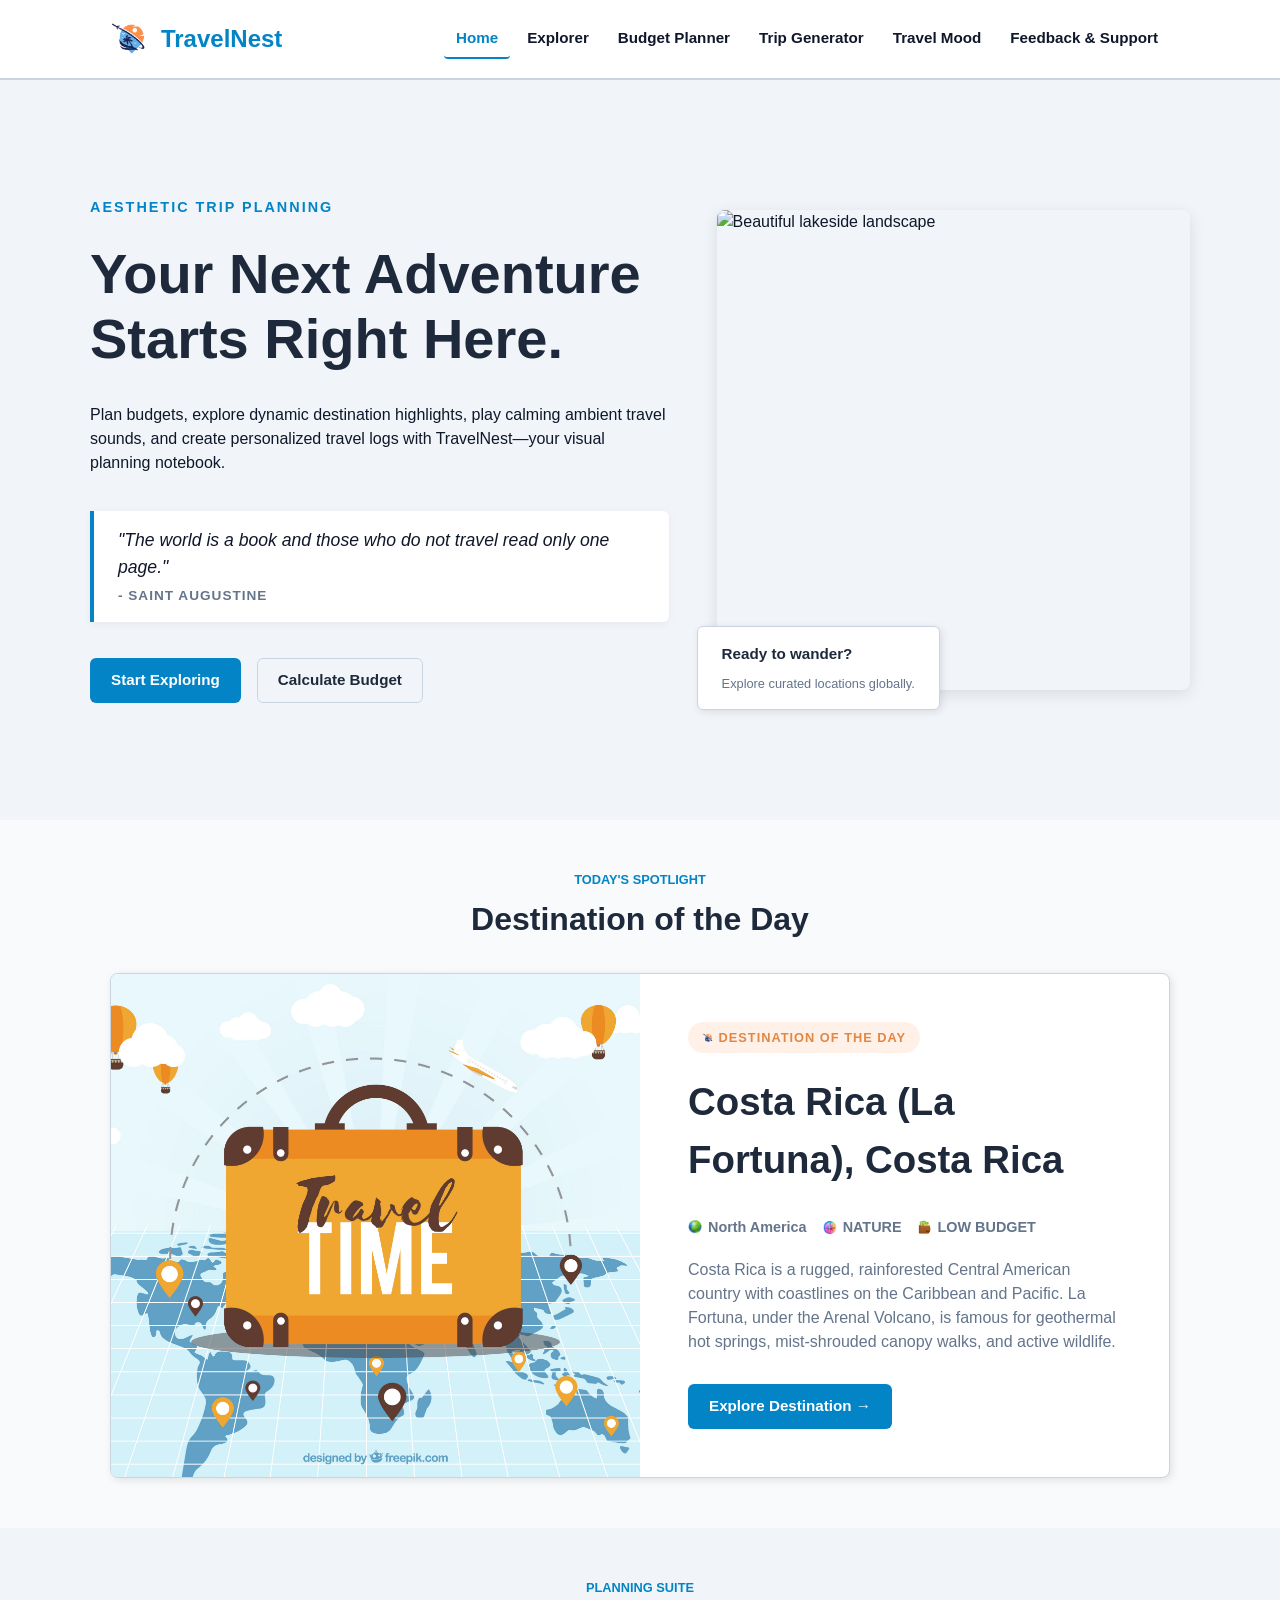
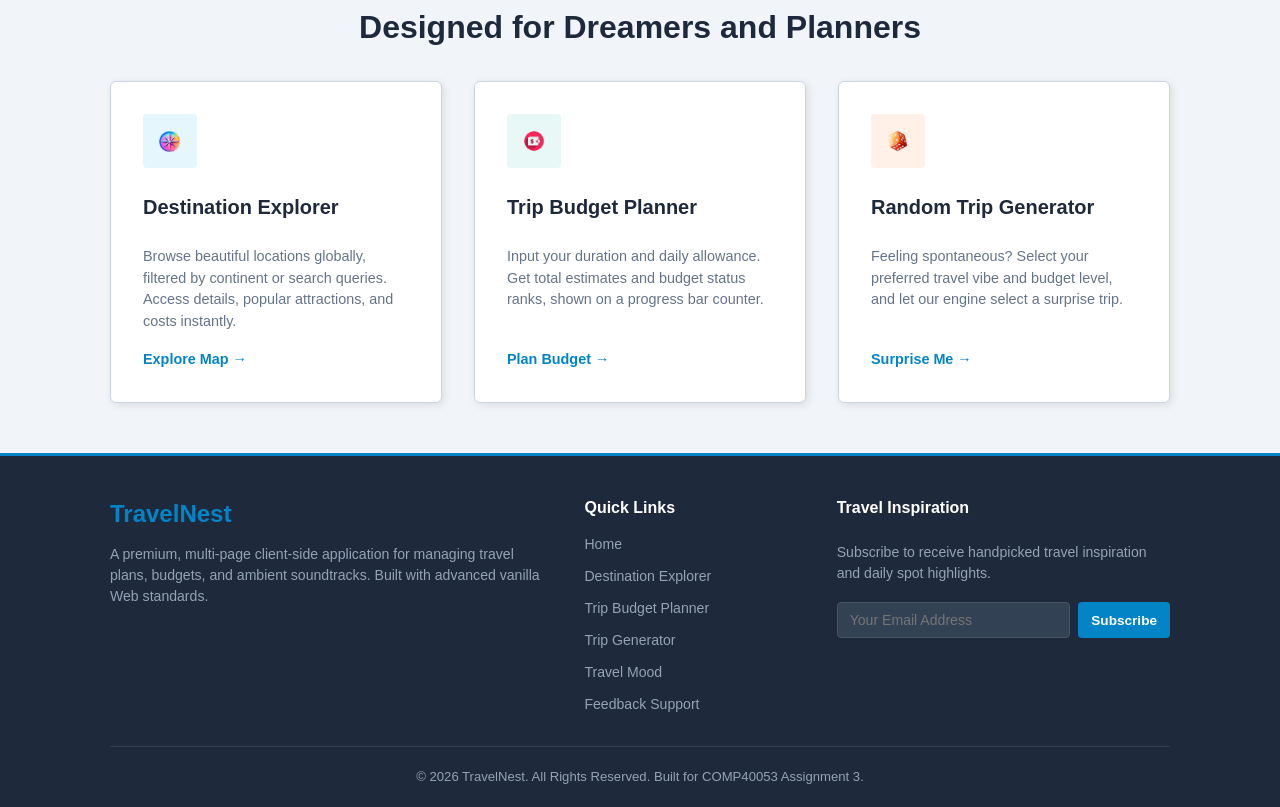
==== index.html @ 9e50eee8 "Initial commit" ====
<!doctype html>
<html lang="en">
  <head>
    <meta charset="UTF-8" />
    <meta name="viewport" content="width=device-width, initial-scale=1.0" />

    <!-- SEO Meta Tags -->
    <title>TravelNest - Explore Destinations, Plan Budgets & Track Trips</title>
    <meta
      name="description"
      content="Discover stunning travel destinations, calculate budget structures, get random trip recommendations, and organize your dream itinerary in one visual hub."
    />
    <meta
      name="keywords"
      content="travel, trip planner, travel budget, travel goals, destination search, travel mood"
    />
    <meta name="author" content="COMP40053 Student" />


    <!-- Favicon -->
    <link rel="icon" type="image/png" href="./assets/icons/logo.png" />

    <!-- Custom Stylesheets -->
    <link rel="stylesheet" href="./css/style.css" />
    <link rel="stylesheet" href="./css/responsive.css" />

    <!-- Home-specific CSS styles -->
    <style>
      /* Hero Grid Layout */
      .hero {
        display: grid;
        grid-template-columns: 1.1fr 0.9fr;
        gap: 48px;
        align-items: center;
        padding: 60px 0;
        min-height: calc(80vh - 80px);
      }

      .hero-text {
        display: flex;
        flex-direction: column;
        gap: 24px;
        animation: fadeInUp 0.8s ease-out;
      }

      .hero-tag {
        font-size: 0.9rem;
        font-weight: 700;
        text-transform: uppercase;
        letter-spacing: 2px;
        color: var(--accent-blue);
      }

      .hero-title {
        font-size: 3.5rem;
        line-height: 1.15;
        font-weight: 800;
      }

      /* Quote Carousel Slider styles */
      .quote-slider-container {
        background: #ffffff;
        border-left: 4px solid var(--accent-blue);
        padding: 16px 24px;
        border-radius: 0 var(--border-radius-md) var(--border-radius-md) 0;
        min-height: 100px;
        display: flex;
        flex-direction: column;
        justify-content: center;
        margin-top: 12px;
        transition: opacity 0.5s ease-in-out;
        box-shadow: 0 2px 8px rgba(0, 0, 0, 0.05);
      }

      .quote-text {
        font-size: 1.1rem;
        font-style: italic;
        font-weight: 500;
        color: var(--text-dark);
        margin-bottom: 6px;
      }

      .quote-author {
        font-size: 0.85rem;
        font-weight: 600;
        color: var(--text-muted);
        text-transform: uppercase;
        letter-spacing: 1px;
      }

      .hero-img-wrap {
        position: relative;
      }

      .hero-img {
        width: 100%;
        border-radius: var(--border-radius-lg);
        box-shadow: 0 4px 15px rgba(0, 0, 0, 0.1);
        object-fit: cover;
        height: 480px;
      }

      .hero-img-overlay {
        position: absolute;
        bottom: -20px;
        left: -20px;
        background: var(--card-bg);
        border-radius: var(--border-radius-md);
        padding: 16px 24px;
        box-shadow: var(--card-shadow);
        display: flex;
        align-items: center;
        gap: 16px;
        border: 1px solid var(--border-color);
      }

      .hero-img-overlay span {
        font-size: 1.8rem;
      }

      .hero-img-overlay-text h4 {
        font-size: 0.95rem;
        color: var(--primary-color);
      }

      .hero-img-overlay-text p {
        font-size: 0.8rem;
        color: var(--text-muted);
      }

      /* Destination of the Day section styling */
      .dod-card {
        display: grid;
        grid-template-columns: 1fr 1fr;
        background: var(--card-bg);
        border-radius: var(--border-radius-lg);
        overflow: hidden;
        box-shadow: var(--card-shadow);
        border: 1px solid var(--border-color);
        transition: var(--transition-smooth);
        margin-top: 24px;
      }

      .dod-card:hover {
        box-shadow: var(--card-shadow-hover);
        transform: translateY(-4px);
      }

      .dod-img {
        width: 100%;
        height: 100%;
        object-fit: cover;
        min-height: 380px;
      }

      .dod-content {
        padding: 48px;
        display: flex;
        flex-direction: column;
        justify-content: center;
        gap: 20px;
      }

      .dod-badge {
        display: inline-flex;
        align-items: center;
        gap: 6px;
        background: rgba(249, 115, 22, 0.1);
        color: var(--accent-coral);
        padding: 6px 14px;
        border-radius: 50px;
        font-weight: 700;
        font-size: 0.8rem;
        align-self: flex-start;
        text-transform: uppercase;
        letter-spacing: 1px;
      }

      .dod-title {
        font-size: 2.4rem;
        font-weight: 800;
      }

      .dod-meta {
        display: flex;
        gap: 16px;
        font-size: 0.9rem;
        font-weight: 600;
        color: var(--text-muted);
      }

      .dod-meta span {
        display: flex;
        align-items: center;
        gap: 6px;
      }

      .dod-desc {
        color: var(--text-muted);
      }

      .features-grid {
        display: grid;
        grid-template-columns: repeat(auto-fit, minmax(280px, 1fr));
        gap: 32px;
      }

      .feature-card {
        background: var(--card-bg);
        border-radius: var(--border-radius-md);
        padding: 32px;
        box-shadow: var(--card-shadow);
        border: 1px solid var(--border-color);
        transition: var(--transition-smooth);
        display: flex;
        flex-direction: column;
        gap: 16px;
      }

      .feature-card:hover {
        transform: translateY(-6px);
        box-shadow: var(--card-shadow-hover);
        border-color: var(--accent-blue);
      }

      .feature-icon-box {
        width: 54px;
        height: 54px;
        border-radius: var(--border-radius-sm);
        display: flex;
        align-items: center;
        justify-content: center;
        font-size: 1.5rem;
        margin-bottom: 8px;
      }

      .feat-blue {
        background: rgba(14, 165, 233, 0.1);
        color: var(--accent-blue);
      }

      .feat-teal {
        background: rgba(20, 184, 166, 0.1);
        color: var(--accent-teal);
      }

      .feat-coral {
        background: rgba(249, 115, 22, 0.1);
        color: var(--accent-coral);
      }

      .feature-card h3 {
        font-size: 1.25rem;
      }

      .feature-card p {
        color: var(--text-muted);
        font-size: 0.9rem;
      }

      .feature-link {
        font-weight: 700;
        font-size: 0.9rem;
        color: var(--accent-blue);
        display: inline-flex;
        align-items: center;
        gap: 6px;
        margin-top: auto;
      }

      .feature-link:hover i {
        transform: translateX(4px);
        transition: transform var(--transition-fast);
      }

      /* Tablet and mobile overrides for home */
      @media screen and (max-width: 992px) {
        .hero {
          grid-template-columns: 1fr;
          text-align: center;
          gap: 40px;
          padding: 40px 0;
        }
        .hero-title {
          font-size: 2.6rem;
        }
        .quote-slider-container {
          border-left: none;
          border-top: 4px solid var(--accent-blue);
          border-radius: var(--border-radius-md);
        }
        .hero-img-wrap {
          max-width: 500px;
          margin: 0 auto;
          width: 100%;
        }
        .hero-img {
          height: 350px;
        }
        .dod-card {
          grid-template-columns: 1fr;
        }
        .dod-img {
          min-height: 250px;
          height: 250px;
        }
        .dod-content {
          padding: 24px;
        }
        .dod-title {
          font-size: 1.8rem;
        }
      }
    </style>
  </head>
  <body>
    <!-- Header Section -->
    <header class="header">
      <div class="container navbar">
        <a href="./index.html" class="navbar-brand" id="nav-brand-logo">
          <img
            src="./assets/icons/logo.png"
            alt="TravelNest Logo"
            class="navbar-logo"
          />
          <span class="navbar-title">TravelNest</span>
        </a>

        <!-- Hamburger Menu Trigger -->
        <button
          class="navbar-burger"
          aria-label="menu"
          aria-expanded="false"
          id="burger-btn"
        >
          <span></span>
          <span></span>
          <span></span>
        </button>

        <!-- Navigation Links -->
        <nav class="navbar-menu" id="nav-menu">
          <a href="./index.html" class="navbar-item">Home</a>
          <a href="./pages/explorer.html" class="navbar-item">Explorer</a>
          <a href="./pages/budget.html" class="navbar-item">Budget Planner</a>
          <a href="./pages/generator.html" class="navbar-item"
            >Trip Generator</a
          >
          <a href="./pages/mood.html" class="navbar-item">Travel Mood</a>
          <a href="./pages/feedback.html" class="navbar-item"
            >Feedback & Support</a
          >
        </nav>
      </div>
    </header>

    <!-- Main Content Wrapper -->
    <main class="main-content">
      <!-- Hero Section -->
      <section class="section">
        <div class="container hero">
          <div class="hero-text">
            <span class="hero-tag">Aesthetic Trip Planning</span>
            <h1 class="hero-title">Your Next Adventure Starts Right Here.</h1>
            <p class="hero-description text-muted">
              Plan budgets, explore dynamic destination highlights, play calming
              ambient travel sounds, and create personalized travel logs with
              TravelNest—your visual planning notebook.
            </p>

            <!-- Auto-rotating Quotes Box -->
            <div
              class="quote-slider-container"
              id="quote-slider"
              aria-live="polite"
            >
              <p class="quote-text">"Loading inspiration..."</p>
              <p class="quote-author">- Loading</p>
            </div>

            <div
              style="
                margin-top: 12px;
                display: flex;
                gap: 16px;
                justify-content: inherit;
              "
            >
              <a href="./pages/explorer.html" class="btn btn-primary"
                >Start Exploring</a
              >
              <a href="./pages/budget.html" class="btn btn-outline"
                >Calculate Budget</a
              >
            </div>
          </div>

          <div class="hero-img-wrap">
            <img
              src="assets/hero.jpg"
              alt="Beautiful lakeside landscape"
              class="hero-img"
            />
            <div class="hero-img-overlay">
              <div class="hero-img-overlay-text">
                <h4>Ready to wander?</h4>
                <p>Explore curated locations globally.</p>
              </div>
            </div>
          </div>
        </div>
      </section>

      <!-- Destination of the Day Section -->
      <section class="section section-bg-alt">
        <div class="container">
          <div class="section-title-wrap reveal-on-scroll">
            <span class="section-subtitle">Today's Spotlight</span>
            <h2 class="section-title">Destination of the Day</h2>
          </div>

          <!-- Rendered Daily using JS -->
          <div id="dod-container" class="reveal-on-scroll">
            <!-- Loading placeholder -->
            <div
              style="
                text-align: center;
                padding: 40px;
                color: var(--text-muted);
              "
            >
              <div class="spinner" style="margin: 0 auto 12px; width: 32px; height: 32px; border: 3px solid rgba(14,165,233,0.1); border-top-color: var(--accent-blue); border-radius: 50%; animation: spin 1s linear infinite;"></div>
              <p>Selecting today's perfect escape...</p>
            </div>
          </div>
        </div>
      </section>

      <!-- Explore Features Section -->
      <section class="section">
        <div class="container">
          <div class="section-title-wrap reveal-on-scroll">
            <span class="section-subtitle">Planning Suite</span>
            <h2 class="section-title">Designed for Dreamers and Planners</h2>
          </div>

          <div class="features-grid">
            <!-- Card 1 -->
            <div class="feature-card reveal-on-scroll">
              <div class="feature-icon-box feat-blue" style="display:flex;align-items:center;justify-content:center;">
                <img src="assets/icons/explorer.png" alt="Explorer Icon" style="width:24px;height:24px;object-fit:contain;">
              </div>
              <h3>Destination Explorer</h3>
              <p>
                Browse beautiful locations globally, filtered by continent or
                search queries. Access details, popular attractions, and costs
                instantly.
              </p>
              <a href="./pages/explorer.html" class="feature-link"
                >Explore Map →</a
              >
            </div>

            <!-- Card 2 -->
            <div class="feature-card reveal-on-scroll">
              <div class="feature-icon-box feat-teal" style="display:flex;align-items:center;justify-content:center;">
                <img src="assets/icons/budget.png" alt="Budget Icon" style="width:24px;height:24px;object-fit:contain;">
              </div>
              <h3>Trip Budget Planner</h3>
              <p>
                Input your duration and daily allowance. Get total estimates and
                budget status ranks, shown on a progress bar counter.
              </p>
              <a href="./pages/budget.html" class="feature-link"
                >Plan Budget →</a
              >
            </div>

            <!-- Card 3 -->
            <div class="feature-card reveal-on-scroll">
              <div class="feature-icon-box feat-coral" style="display:flex;align-items:center;justify-content:center;">
                <img src="assets/icons/generator.png" alt="Generator Icon" style="width:24px;height:24px;object-fit:contain;">
              </div>
              <h3>Random Trip Generator</h3>
              <p>
                Feeling spontaneous? Select your preferred travel vibe and
                budget level, and let our engine select a surprise trip.
              </p>
              <a href="./pages/generator.html" class="feature-link"
                >Surprise Me →</a
              >
            </div>
          </div>
        </div>
      </section>
    </main>

    <!-- Footer Section -->
    <footer class="footer">
      <div class="container">
        <div class="footer-grid">
          <div class="footer-logo-desc">
            <span class="footer-logo">TravelNest</span>
            <p class="footer-desc">
              A premium, multi-page client-side application for managing travel
              plans, budgets, and ambient soundtracks. Built with advanced
              vanilla Web standards.
            </p>
          </div>

          <div class="footer-links-wrap">
            <h3 class="footer-links-title">Quick Links</h3>
            <ul class="footer-links-list">
              <li><a href="./index.html" class="footer-link">Home</a></li>
              <li>
                <a href="./pages/explorer.html" class="footer-link"
                  >Destination Explorer</a
                >
              </li>
              <li>
                <a href="./pages/budget.html" class="footer-link"
                  >Trip Budget Planner</a
                >
              </li>
              <li>
                <a href="./pages/generator.html" class="footer-link"
                  >Trip Generator</a
                >
              </li>
              <li>
                <a href="./pages/mood.html" class="footer-link">Travel Mood</a>
              </li>
              <li>
                <a href="./pages/feedback.html" class="footer-link"
                  >Feedback Support</a
                >
              </li>
            </ul>
          </div>

          <div class="footer-newsletter-wrap">
            <h3 class="footer-links-title">Travel Inspiration</h3>
            <p class="footer-desc" style="margin-bottom: 8px">
              Subscribe to receive handpicked travel inspiration and daily spot
              highlights.
            </p>
            <form class="footer-newsletter-form" id="newsletter-form">
              <input
                type="email"
                placeholder="Your Email Address"
                class="footer-newsletter-input"
                required
                id="newsletter-email"
              />
              <button type="submit" class="btn btn-primary btn-sm">
                Subscribe
              </button>
            </form>
          </div>
        </div>

        <div class="footer-bottom">
          <p>
            &copy; 2026 TravelNest. All Rights Reserved. Built for COMP40053
            Assignment 3.
          </p>
        </div>
      </div>
    </footer>

    <!-- Core Javascript imports -->
    <script src="./js/data.js"></script>
    <script src="./js/main.js"></script>
    <script src="./js/home.js"></script>
  </body>
</html>
---- css/style.css ----
/* core styling and styles for the layout */
/* simple student stylesheet - styling for COMP40053 coursework assignment */

:root {
  /* Colors - standard slate and blue shades */
  --primary-color: #1e293b;       /* Slate dark */
  --primary-hover: #334155;       /* Slate medium */
  --accent-blue: #0284c7;         /* Standard Sky Blue */
  --accent-coral: #e28743;        /* Warm orange/coral */
  --accent-teal: #0f766e;         /* Dark teal */
  --text-dark: #0f172a;           /* Dark body text */
  --text-muted: #64748b;          /* Grey text */
  --text-light: #f8fafc;          /* White/light grey */
  --bg-light: #f1f5f9;            /* Greyish background */
  --bg-dark: #0f172a;             /* Dark mode background */
  --card-bg: #ffffff;
  --card-shadow: 2px 2px 8px rgba(0, 0, 0, 0.1); /* basic simple shadow */
  --card-shadow-hover: 4px 4px 12px rgba(0, 0, 0, 0.15);
  --border-color: #cbd5e1;        /* border color */

  /* Fonts - standard system fonts stack */
  --font-heading: "Segoe UI", Arial, sans-serif;
  --font-body: "Segoe UI", Arial, sans-serif;

  /* Layout & Spacing */
  --border-radius-sm: 4px;
  --border-radius-md: 6px;
  --border-radius-lg: 8px;
  --transition-smooth: 0.2s ease;
  --transition-fast: 0.1s ease;
  
  scroll-behavior: smooth;
}

/* simple dark mode colors */
body.dark-mode {
  --primary-color: #f8fafc;
  --primary-hover: #cbd5e1;
  --text-dark: #f8fafc;
  --text-muted: #94a3b8;
  --bg-light: #0f172a;
  --card-bg: #1e293b;
  --border-color: #475569;
  --card-shadow: 3px 3px 10px rgba(0, 0, 0, 0.3);
  --card-shadow-hover: 5px 5px 15px rgba(0, 0, 0, 0.4);
}

/* simple css resets */
* {
  box-sizing: border-box;
  margin: 0;
  padding: 0;
}

body {
  font-family: var(--font-body);
  background-color: var(--bg-light);
  color: var(--text-dark);
  line-height: 1.5; /* standard line height */
  overflow-x: hidden;
  display: flex;
  flex-direction: column;
  min-height: 100vh;
}

h1, h2, h3, h4, h5, h6 {
  font-family: var(--font-heading);
  font-weight: bold;
  color: var(--primary-color);
  margin-bottom: 8px;
}

a {
  color: inherit;
  text-decoration: none;
  transition: color var(--transition-fast);
}

img {
  max-width: 100%;
  height: auto;
  display: block;
}

/* page content layout */
.main-content {
  flex: 1;
  padding-top: 80px; /* space for fixed navigation bar */
}

/* basic container */
.container {
  max-width: 1100px; /* slightly smaller width for standard look */
  margin: 0 auto;
  padding: 0 20px;
  width: 100%;
}

/* Header & Navbar */
.header {
  position: fixed;
  top: 0;
  left: 0;
  right: 0;
  z-index: 1000;
  background: #ffffff;
  border-bottom: 2px solid var(--border-color); /* slightly thicker student style border */
  height: 80px;
  display: flex;
  align-items: center;
}

.header-scrolled {
  box-shadow: 0 2px 5px rgba(0, 0, 0, 0.1);
}

body.dark-mode .header {
  background: #1e293b;
  border-color: #475569;
}

.navbar {
  display: flex;
  justify-content: space-between;
  align-items: center;
  width: 100%;
}

.navbar-brand {
  display: flex;
  align-items: center;
  gap: 10px;
}

.navbar-logo {
  height: 35px;
  width: auto;
  border-radius: var(--border-radius-sm);
}

.navbar-title {
  font-family: var(--font-heading);
  font-size: 1.5rem;
  font-weight: bold;
  color: var(--accent-blue);
}

.navbar-menu {
  display: flex;
  gap: 5px;
  align-items: center;
}

.navbar-item {
  font-weight: 600;
  font-size: 0.95rem;
  padding: 8px 12px;
  border-radius: var(--border-radius-sm);
  color: var(--text-dark);
  border-bottom: 2px solid transparent; /* simple student underline indicator */
}

.navbar-item:hover,
.navbar-item.is-active-link {
  color: var(--accent-blue);
  border-bottom-color: var(--accent-blue);
}

/* Hamburger button for mobile */
.navbar-burger {
  display: none;
  flex-direction: column;
  justify-content: space-between;
  width: 25px;
  height: 18px;
  cursor: pointer;
  background: none;
  border: none;
}

.navbar-burger span {
  display: block;
  height: 2px;
  width: 100%;
  background-color: var(--primary-color);
  border-radius: 2px;
}

/* simple standard buttons */
.btn {
  display: inline-block;
  text-align: center;
  padding: 10px 20px;
  border-radius: var(--border-radius-md);
  font-weight: bold;
  font-size: 0.95rem;
  cursor: pointer;
  border: 1px solid transparent;
  outline: none;
  transition: background var(--transition-fast);
}

.btn-primary {
  background: var(--accent-blue);
  color: #fff;
}

.btn-primary:hover {
  background: #0274be;
}

.btn-accent {
  background: var(--accent-coral);
  color: #fff;
}

.btn-accent:hover {
  background: #d47632;
}

.btn-outline {
  background: transparent;
  border: 1px solid var(--border-color);
  color: var(--primary-color);
}

.btn-outline:hover {
  background: #f1f5f9;
  border-color: var(--accent-blue);
}

body.dark-mode .btn-outline:hover {
  background: #334155;
}

.btn-sm {
  padding: 6px 12px;
  font-size: 0.85rem;
  border-radius: var(--border-radius-sm);
}

/* Simple Spinner animation for loading */
@keyframes spin {
  to { transform: rotate(360deg); }
}

/* Section common spacing */
.section {
  padding: 50px 0; /* simplified section padding */
}

.section-bg-alt {
  background-color: #f8fafc;
}
body.dark-mode .section-bg-alt {
  background-color: #0f172a;
}

.section-title-wrap {
  text-align: center;
  margin-bottom: 30px;
}

/* small label above the heading */
.section-subtitle {
  color: var(--accent-blue);
  font-weight: 600;
  text-transform: uppercase;
  font-size: 0.8rem;
  margin-bottom: 6px;
  display: block;
}

.section-title {
  font-size: 2rem;
  font-weight: bold;
  color: var(--primary-color);
}

/* Form Styles */
.form-group {
  margin-bottom: 18px;
}

.form-label {
  display: block;
  font-weight: 600;
  font-size: 0.9rem;
  margin-bottom: 6px;
  color: var(--primary-color);
}

/* standard form inputs */
.form-input, .form-textarea, .form-select {
  width: 100%;
  padding: 10px 14px;
  border-radius: var(--border-radius-sm);
  border: 1px solid var(--border-color);
  background-color: #fff;
  font-family: var(--font-body);
  font-size: 0.9rem;
  color: var(--text-dark);
  outline: none;
}

/* highlight on focus */
.form-input:focus, .form-textarea:focus, .form-select:focus {
  border-color: var(--accent-blue);
  outline: 2px solid rgba(2, 132, 199, 0.2);
}

/* simple table styles */
.table-wrapper {
  overflow-x: auto;
  margin: 16px 0;
  border: 1px solid var(--border-color);
}

.custom-table {
  width: 100%;
  border-collapse: collapse;
  text-align: left;
  font-size: 0.88rem;
}

.custom-table th {
  background-color: #e2e8f0; /* light grey header */
  color: var(--primary-color);
  font-weight: bold;
  padding: 10px 14px;
  border-bottom: 1px solid var(--border-color);
}

.custom-table td {
  padding: 10px 14px;
  border-bottom: 1px solid var(--border-color);
  color: var(--text-dark);
}

.custom-table tr:last-child td {
  border-bottom: none;
}

/* alternate rows for readability */
.custom-table tr:nth-child(even) {
  background-color: #f8fafc;
}

/* Modal popup styles */
.modal {
  position: fixed;
  top: 0;
  left: 0;
  width: 100%;
  height: 100%;
  background-color: rgba(0, 0, 0, 0.55);
  z-index: 2000;
  display: flex;
  align-items: center;
  justify-content: center;
  opacity: 0;
  pointer-events: none;
  transition: opacity 0.2s ease;
}

.modal.is-active {
  opacity: 1;
  pointer-events: auto;
}

.modal-content {
  background: var(--card-bg);
  border-radius: var(--border-radius-md);
  max-width: 660px;
  width: calc(100% - 32px);
  max-height: 85vh;
  overflow-y: auto;
  box-shadow: var(--card-shadow-hover);
  position: relative;
}

.modal-header {
  padding: 20px;
  border-bottom: 1px solid var(--border-color);
  display: flex;
  justify-content: space-between;
  align-items: center;
}

.modal-title {
  font-size: 1.4rem;
}

.modal-close {
  background: none;
  border: none;
  font-size: 1.6rem;
  cursor: pointer;
  color: var(--text-muted);
}

.modal-close:hover {
  color: #e00;
}

.modal-body {
  padding: 20px;
}

/* footer section */
.footer {
  background-color: #1e293b; /* dark footer */
  color: #f8fafc;
  padding: 40px 0 20px;
  margin-top: auto;
  border-top: 3px solid var(--accent-blue);
}

/* 3 column grid layout for footer */
.footer-grid {
  display: grid;
  grid-template-columns: 2fr 1fr 1.5fr;
  gap: 30px;
  margin-bottom: 30px;
}

.footer-logo-desc {
  display: flex;
  flex-direction: column;
  gap: 12px;
}

.footer-logo {
  font-size: 1.5rem;
  font-weight: bold;
  color: var(--accent-blue);
}

.footer-desc {
  color: #94a3b8;
  font-size: 0.88rem;
  line-height: 1.5;
}

.footer-links-title {
  font-size: 1rem;
  font-weight: bold;
  margin-bottom: 12px;
  color: #fff;
}

.footer-links-list {
  list-style: none;
  display: flex;
  flex-direction: column;
  gap: 8px;
}

.footer-link {
  color: #94a3b8;
  font-size: 0.88rem;
  display: inline-block;
}

.footer-link:hover {
  color: var(--accent-blue);
}

.footer-newsletter-wrap {
  display: flex;
  flex-direction: column;
  gap: 10px;
}

/* email and subscribe button side by side */
.footer-newsletter-form {
  display: flex;
  gap: 8px;
}

.footer-newsletter-input {
  flex: 1;
  padding: 9px 12px;
  border-radius: var(--border-radius-sm);
  border: 1px solid #475569;
  background: #334155;
  color: #fff;
  font-size: 0.88rem;
  outline: none;
}

.footer-newsletter-input:focus {
  border-color: var(--accent-blue);
}

.footer-bottom {
  text-align: center;
  padding-top: 20px;
  border-top: 1px solid #334155;
  color: #94a3b8;
  font-size: 0.82rem;
}
---- css/responsive.css ----
/* responsive media queries for TravelNest */
/* handles tablet and mobile layout changes */

@media screen and (max-width: 992px) {

  /* footer changes to two column on tablet */
  .footer-grid {
    grid-template-columns: 1fr 1fr;
    gap: 24px;
  }
  
  .footer-logo-desc {
    grid-column: span 2;
  }

  .section {
    padding: 40px 0;
  }

  .section-title {
    font-size: 1.7rem;
  }
}

@media screen and (max-width: 768px) {
  /* mobile nav - show burger button */
  .navbar-burger {
    display: flex;
  }

  /* mobile nav menu - drops down from header */
  .navbar-menu {
    display: none; /* hidden by default */
    position: fixed;
    top: 80px;
    left: 0;
    right: 0;
    background: #ffffff;
    flex-direction: column;
    align-items: center;
    gap: 16px;
    padding: 30px 20px;
    border-top: 1px solid var(--border-color);
    z-index: 999;
  }

  body.dark-mode .navbar-menu {
    background: #1e293b;
  }

  /* this class added by javascript to toggle menu */
  .navbar-menu.is-active {
    display: flex;
  }

  .navbar-item {
    font-size: 1.1rem;
    width: 100%;
    text-align: center;
    padding: 10px;
    border-bottom: none;
  }

  /* keep footer single column on mobile */
  .footer-grid {
    grid-template-columns: 1fr;
    gap: 24px;
  }

  .footer-logo-desc {
    grid-column: span 1;
  }

  /* newsletter form stacks on mobile */
  .footer-newsletter-form {
    flex-direction: column;
  }

  /* standard padding on mobile */
  .main-content {
    padding-top: 80px;
  }
  
  .section {
    padding: 30px 0;
  }

  /* smaller modal on mobile */
  .modal-content {
    width: calc(100% - 16px);
    max-height: 90vh;
  }

  .modal-header, .modal-body {
    padding: 14px;
  }

  /* tables on mobile */
  .custom-table th, .custom-table td {
    padding: 8px 10px;
    font-size: 0.82rem;
  }
}

/* extra small screens */
@media screen and (max-width: 480px) {
  .container {
    padding: 0 14px;
  }

  .section-title {
    font-size: 1.4rem;
  }
}
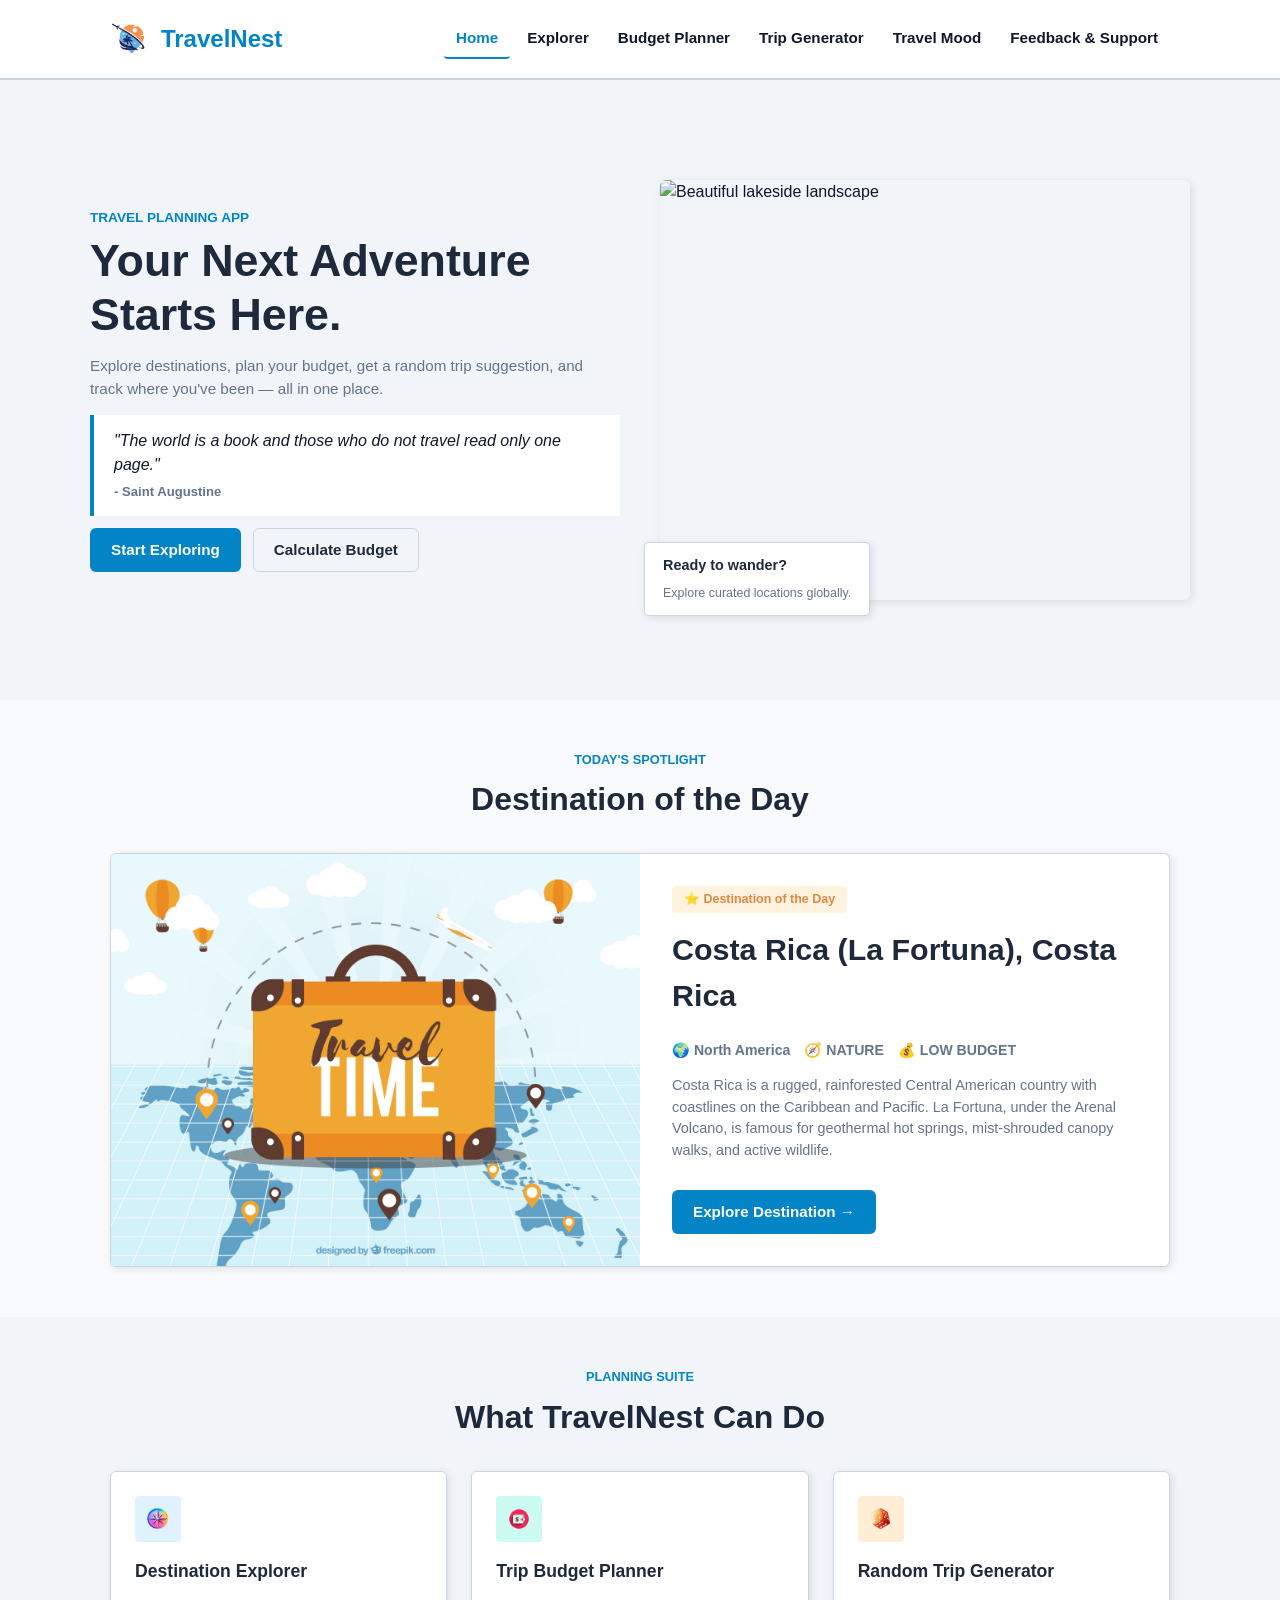
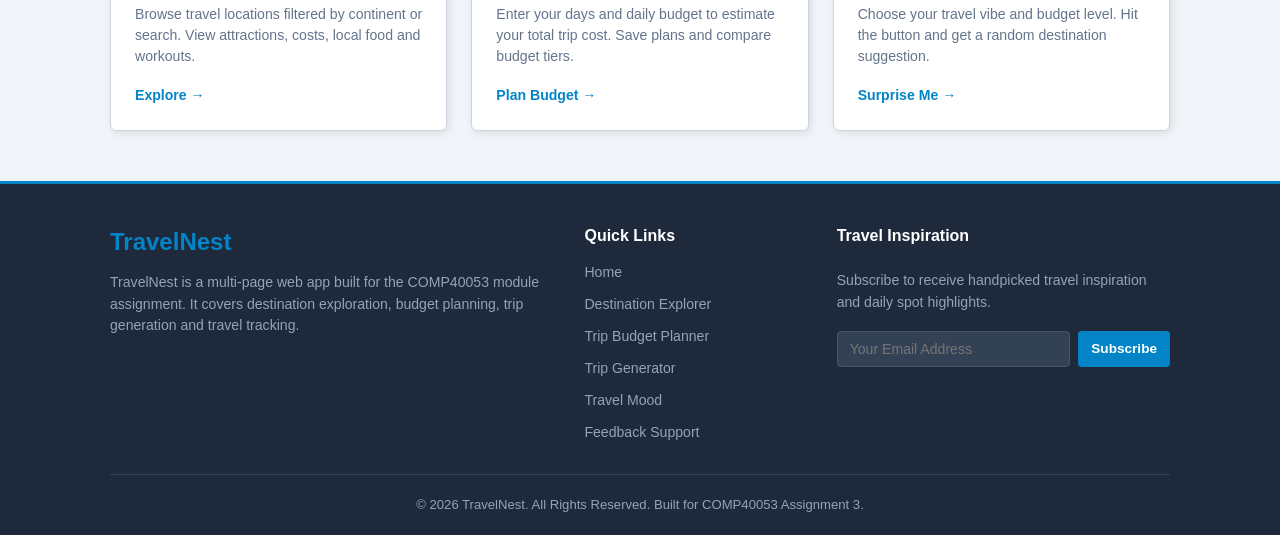
==== commit b4bc65ae: "second commit" ====
--- a/index.html
+++ b/index.html
@@ -24,68 +24,53 @@
     <link rel="stylesheet" href="./css/style.css" />
     <link rel="stylesheet" href="./css/responsive.css" />
 
-    <!-- Home-specific CSS styles -->
+    <!-- home page specific styles -->
     <style>
-      /* Hero Grid Layout */
+      /* Hero section layout */
       .hero {
         display: grid;
-        grid-template-columns: 1.1fr 0.9fr;
-        gap: 48px;
+        grid-template-columns: 1fr 1fr;
+        gap: 40px;
         align-items: center;
-        padding: 60px 0;
-        min-height: calc(80vh - 80px);
-      }
-
-      .hero-text {
-        display: flex;
-        flex-direction: column;
-        gap: 24px;
-        animation: fadeInUp 0.8s ease-out;
+        padding: 50px 0;
       }
 
       .hero-tag {
-        font-size: 0.9rem;
+        font-size: 0.85rem;
         font-weight: 700;
         text-transform: uppercase;
-        letter-spacing: 2px;
         color: var(--accent-blue);
+        margin-bottom: 6px;
+        display: block;
       }
 
       .hero-title {
-        font-size: 3.5rem;
-        line-height: 1.15;
-        font-weight: 800;
-      }
-
-      /* Quote Carousel Slider styles */
+        font-size: 2.8rem;
+        line-height: 1.2;
+        font-weight: bold;
+        margin-bottom: 14px;
+      }
+
+      /* quote box styling */
       .quote-slider-container {
         background: #ffffff;
         border-left: 4px solid var(--accent-blue);
-        padding: 16px 24px;
-        border-radius: 0 var(--border-radius-md) var(--border-radius-md) 0;
-        min-height: 100px;
-        display: flex;
-        flex-direction: column;
-        justify-content: center;
-        margin-top: 12px;
-        transition: opacity 0.5s ease-in-out;
-        box-shadow: 0 2px 8px rgba(0, 0, 0, 0.05);
+        padding: 14px 20px;
+        margin-top: 14px;
+        min-height: 80px;
       }
 
       .quote-text {
-        font-size: 1.1rem;
+        font-size: 1rem;
         font-style: italic;
-        font-weight: 500;
         color: var(--text-dark);
-        margin-bottom: 6px;
+        margin-bottom: 5px;
       }
 
       .quote-author {
-        font-size: 0.85rem;
+        font-size: 0.82rem;
         font-weight: 600;
         color: var(--text-muted);
-        text-transform: uppercase;
-        letter-spacing: 1px;
       }
 
       .hero-img-wrap {
@@ -94,222 +79,164 @@
 
       .hero-img {
         width: 100%;
-        border-radius: var(--border-radius-lg);
-        box-shadow: 0 4px 15px rgba(0, 0, 0, 0.1);
+        border-radius: var(--border-radius-md);
         object-fit: cover;
-        height: 480px;
+        height: 420px;
+        box-shadow: var(--card-shadow);
       }
 
       .hero-img-overlay {
         position: absolute;
-        bottom: -20px;
-        left: -20px;
+        bottom: -16px;
+        left: -16px;
         background: var(--card-bg);
-        border-radius: var(--border-radius-md);
-        padding: 16px 24px;
+        border-radius: var(--border-radius-sm);
+        padding: 12px 18px;
         box-shadow: var(--card-shadow);
-        display: flex;
-        align-items: center;
-        gap: 16px;
         border: 1px solid var(--border-color);
       }
 
-      .hero-img-overlay span {
-        font-size: 1.8rem;
-      }
-
       .hero-img-overlay-text h4 {
-        font-size: 0.95rem;
+        font-size: 0.9rem;
         color: var(--primary-color);
       }
 
       .hero-img-overlay-text p {
-        font-size: 0.8rem;
+        font-size: 0.78rem;
         color: var(--text-muted);
       }
 
-      /* Destination of the Day section styling */
+      /* destination of the day card */
       .dod-card {
         display: grid;
         grid-template-columns: 1fr 1fr;
         background: var(--card-bg);
-        border-radius: var(--border-radius-lg);
+        border-radius: var(--border-radius-md);
         overflow: hidden;
         box-shadow: var(--card-shadow);
         border: 1px solid var(--border-color);
-        transition: var(--transition-smooth);
-        margin-top: 24px;
+        margin-top: 20px;
       }
 
       .dod-card:hover {
         box-shadow: var(--card-shadow-hover);
-        transform: translateY(-4px);
       }
 
       .dod-img {
         width: 100%;
         height: 100%;
         object-fit: cover;
-        min-height: 380px;
+        min-height: 320px;
       }
 
       .dod-content {
-        padding: 48px;
+        padding: 32px;
         display: flex;
         flex-direction: column;
         justify-content: center;
-        gap: 20px;
+        gap: 14px;
       }
 
       .dod-badge {
-        display: inline-flex;
-        align-items: center;
-        gap: 6px;
-        background: rgba(249, 115, 22, 0.1);
+        display: inline-block;
+        background: #fff3e0;
         color: var(--accent-coral);
-        padding: 6px 14px;
-        border-radius: 50px;
+        padding: 4px 12px;
+        border-radius: var(--border-radius-sm);
         font-weight: 700;
-        font-size: 0.8rem;
+        font-size: 0.78rem;
         align-self: flex-start;
-        text-transform: uppercase;
-        letter-spacing: 1px;
       }
 
       .dod-title {
-        font-size: 2.4rem;
-        font-weight: 800;
+        font-size: 1.9rem;
+        font-weight: bold;
       }
 
       .dod-meta {
         display: flex;
-        gap: 16px;
-        font-size: 0.9rem;
+        gap: 14px;
+        font-size: 0.88rem;
         font-weight: 600;
         color: var(--text-muted);
-      }
-
-      .dod-meta span {
-        display: flex;
-        align-items: center;
-        gap: 6px;
+        flex-wrap: wrap;
       }
 
       .dod-desc {
         color: var(--text-muted);
-      }
-
+        font-size: 0.9rem;
+      }
+
+      /* features cards grid */
       .features-grid {
         display: grid;
-        grid-template-columns: repeat(auto-fit, minmax(280px, 1fr));
-        gap: 32px;
+        grid-template-columns: repeat(auto-fit, minmax(260px, 1fr));
+        gap: 24px;
       }
 
       .feature-card {
         background: var(--card-bg);
         border-radius: var(--border-radius-md);
-        padding: 32px;
+        padding: 24px;
         box-shadow: var(--card-shadow);
         border: 1px solid var(--border-color);
-        transition: var(--transition-smooth);
         display: flex;
         flex-direction: column;
-        gap: 16px;
+        gap: 12px;
       }
 
       .feature-card:hover {
-        transform: translateY(-6px);
+        border-color: var(--accent-blue);
         box-shadow: var(--card-shadow-hover);
-        border-color: var(--accent-blue);
       }
 
       .feature-icon-box {
-        width: 54px;
-        height: 54px;
+        width: 46px;
+        height: 46px;
         border-radius: var(--border-radius-sm);
         display: flex;
         align-items: center;
         justify-content: center;
-        font-size: 1.5rem;
-        margin-bottom: 8px;
-      }
-
-      .feat-blue {
-        background: rgba(14, 165, 233, 0.1);
-        color: var(--accent-blue);
-      }
-
-      .feat-teal {
-        background: rgba(20, 184, 166, 0.1);
-        color: var(--accent-teal);
-      }
-
-      .feat-coral {
-        background: rgba(249, 115, 22, 0.1);
-        color: var(--accent-coral);
-      }
+        margin-bottom: 4px;
+      }
+
+      /* icon box colors */
+      .feat-blue { background: #e0f2fe; }
+      .feat-teal { background: #ccfbf1; }
+      .feat-coral { background: #ffedd5; }
 
       .feature-card h3 {
-        font-size: 1.25rem;
+        font-size: 1.1rem;
       }
 
       .feature-card p {
         color: var(--text-muted);
-        font-size: 0.9rem;
+        font-size: 0.88rem;
+        flex: 1;
       }
 
       .feature-link {
         font-weight: 700;
-        font-size: 0.9rem;
+        font-size: 0.88rem;
         color: var(--accent-blue);
-        display: inline-flex;
-        align-items: center;
-        gap: 6px;
-        margin-top: auto;
-      }
-
-      .feature-link:hover i {
-        transform: translateX(4px);
-        transition: transform var(--transition-fast);
-      }
-
-      /* Tablet and mobile overrides for home */
-      @media screen and (max-width: 992px) {
+        display: inline-block;
+        margin-top: 6px;
+      }
+
+      /* mobile hero */
+      @media screen and (max-width: 768px) {
         .hero {
           grid-template-columns: 1fr;
           text-align: center;
-          gap: 40px;
-          padding: 40px 0;
+          padding: 30px 0;
+          gap: 24px;
         }
-        .hero-title {
-          font-size: 2.6rem;
-        }
-        .quote-slider-container {
-          border-left: none;
-          border-top: 4px solid var(--accent-blue);
-          border-radius: var(--border-radius-md);
-        }
-        .hero-img-wrap {
-          max-width: 500px;
-          margin: 0 auto;
-          width: 100%;
-        }
-        .hero-img {
-          height: 350px;
-        }
-        .dod-card {
-          grid-template-columns: 1fr;
-        }
-        .dod-img {
-          min-height: 250px;
-          height: 250px;
-        }
-        .dod-content {
-          padding: 24px;
-        }
-        .dod-title {
-          font-size: 1.8rem;
-        }
+        .hero-title { font-size: 2rem; }
+        .dod-card { grid-template-columns: 1fr; }
+        .dod-img { min-height: 200px; height: 200px; }
+        .dod-content { padding: 20px; }
+        .dod-title { font-size: 1.5rem; }
+        .hero-img { height: 280px; }
       }
     </style>
   </head>
@@ -360,12 +287,11 @@
       <section class="section">
         <div class="container hero">
           <div class="hero-text">
-            <span class="hero-tag">Aesthetic Trip Planning</span>
-            <h1 class="hero-title">Your Next Adventure Starts Right Here.</h1>
-            <p class="hero-description text-muted">
-              Plan budgets, explore dynamic destination highlights, play calming
-              ambient travel sounds, and create personalized travel logs with
-              TravelNest—your visual planning notebook.
+            <span class="hero-tag">Travel Planning App</span>
+            <h1 class="hero-title">Your Next Adventure Starts Here.</h1>
+            <p style="color: var(--text-muted); font-size: 0.95rem;">
+              Explore destinations, plan your budget, get a random trip suggestion,
+              and track where you've been — all in one place.
             </p>
 
             <!-- Auto-rotating Quotes Box -->
@@ -378,20 +304,9 @@
               <p class="quote-author">- Loading</p>
             </div>
 
-            <div
-              style="
-                margin-top: 12px;
-                display: flex;
-                gap: 16px;
-                justify-content: inherit;
-              "
-            >
-              <a href="./pages/explorer.html" class="btn btn-primary"
-                >Start Exploring</a
-              >
-              <a href="./pages/budget.html" class="btn btn-outline"
-                >Calculate Budget</a
-              >
+            <div style="margin-top: 12px; display: flex; gap: 12px; flex-wrap: wrap;">
+              <a href="./pages/explorer.html" class="btn btn-primary">Start Exploring</a>
+              <a href="./pages/budget.html" class="btn btn-outline">Calculate Budget</a>
             </div>
           </div>
 
@@ -414,24 +329,14 @@
       <!-- Destination of the Day Section -->
       <section class="section section-bg-alt">
         <div class="container">
-          <div class="section-title-wrap reveal-on-scroll">
+          <div class="section-title-wrap">
             <span class="section-subtitle">Today's Spotlight</span>
             <h2 class="section-title">Destination of the Day</h2>
           </div>
 
-          <!-- Rendered Daily using JS -->
-          <div id="dod-container" class="reveal-on-scroll">
-            <!-- Loading placeholder -->
-            <div
-              style="
-                text-align: center;
-                padding: 40px;
-                color: var(--text-muted);
-              "
-            >
-              <div class="spinner" style="margin: 0 auto 12px; width: 32px; height: 32px; border: 3px solid rgba(14,165,233,0.1); border-top-color: var(--accent-blue); border-radius: 50%; animation: spin 1s linear infinite;"></div>
-              <p>Selecting today's perfect escape...</p>
-            </div>
+          <!-- Loaded by JS based on date -->
+          <div id="dod-container">
+            <p style="text-align:center; color:var(--text-muted); padding: 30px 0;">Loading destination...</p>
           </div>
         </div>
       </section>
@@ -439,56 +344,40 @@
       <!-- Explore Features Section -->
       <section class="section">
         <div class="container">
-          <div class="section-title-wrap reveal-on-scroll">
+          <div class="section-title-wrap">
             <span class="section-subtitle">Planning Suite</span>
-            <h2 class="section-title">Designed for Dreamers and Planners</h2>
+            <h2 class="section-title">What TravelNest Can Do</h2>
           </div>
 
           <div class="features-grid">
             <!-- Card 1 -->
-            <div class="feature-card reveal-on-scroll">
+            <div class="feature-card">
               <div class="feature-icon-box feat-blue" style="display:flex;align-items:center;justify-content:center;">
                 <img src="assets/icons/explorer.png" alt="Explorer Icon" style="width:24px;height:24px;object-fit:contain;">
               </div>
               <h3>Destination Explorer</h3>
-              <p>
-                Browse beautiful locations globally, filtered by continent or
-                search queries. Access details, popular attractions, and costs
-                instantly.
-              </p>
-              <a href="./pages/explorer.html" class="feature-link"
-                >Explore Map →</a
-              >
+              <p>Browse travel locations filtered by continent or search. View attractions, costs, local food and workouts.</p>
+              <a href="./pages/explorer.html" class="feature-link">Explore →</a>
             </div>
 
             <!-- Card 2 -->
-            <div class="feature-card reveal-on-scroll">
+            <div class="feature-card">
               <div class="feature-icon-box feat-teal" style="display:flex;align-items:center;justify-content:center;">
                 <img src="assets/icons/budget.png" alt="Budget Icon" style="width:24px;height:24px;object-fit:contain;">
               </div>
               <h3>Trip Budget Planner</h3>
-              <p>
-                Input your duration and daily allowance. Get total estimates and
-                budget status ranks, shown on a progress bar counter.
-              </p>
-              <a href="./pages/budget.html" class="feature-link"
-                >Plan Budget →</a
-              >
+              <p>Enter your days and daily budget to estimate your total trip cost. Save plans and compare budget tiers.</p>
+              <a href="./pages/budget.html" class="feature-link">Plan Budget →</a>
             </div>
 
             <!-- Card 3 -->
-            <div class="feature-card reveal-on-scroll">
+            <div class="feature-card">
               <div class="feature-icon-box feat-coral" style="display:flex;align-items:center;justify-content:center;">
                 <img src="assets/icons/generator.png" alt="Generator Icon" style="width:24px;height:24px;object-fit:contain;">
               </div>
               <h3>Random Trip Generator</h3>
-              <p>
-                Feeling spontaneous? Select your preferred travel vibe and
-                budget level, and let our engine select a surprise trip.
-              </p>
-              <a href="./pages/generator.html" class="feature-link"
-                >Surprise Me →</a
-              >
+              <p>Choose your travel vibe and budget level. Hit the button and get a random destination suggestion.</p>
+              <a href="./pages/generator.html" class="feature-link">Surprise Me →</a>
             </div>
           </div>
         </div>
@@ -502,9 +391,8 @@
           <div class="footer-logo-desc">
             <span class="footer-logo">TravelNest</span>
             <p class="footer-desc">
-              A premium, multi-page client-side application for managing travel
-              plans, budgets, and ambient soundtracks. Built with advanced
-              vanilla Web standards.
+              TravelNest is a multi-page web app built for the COMP40053 module assignment.
+              It covers destination exploration, budget planning, trip generation and travel tracking.
             </p>
           </div>
 
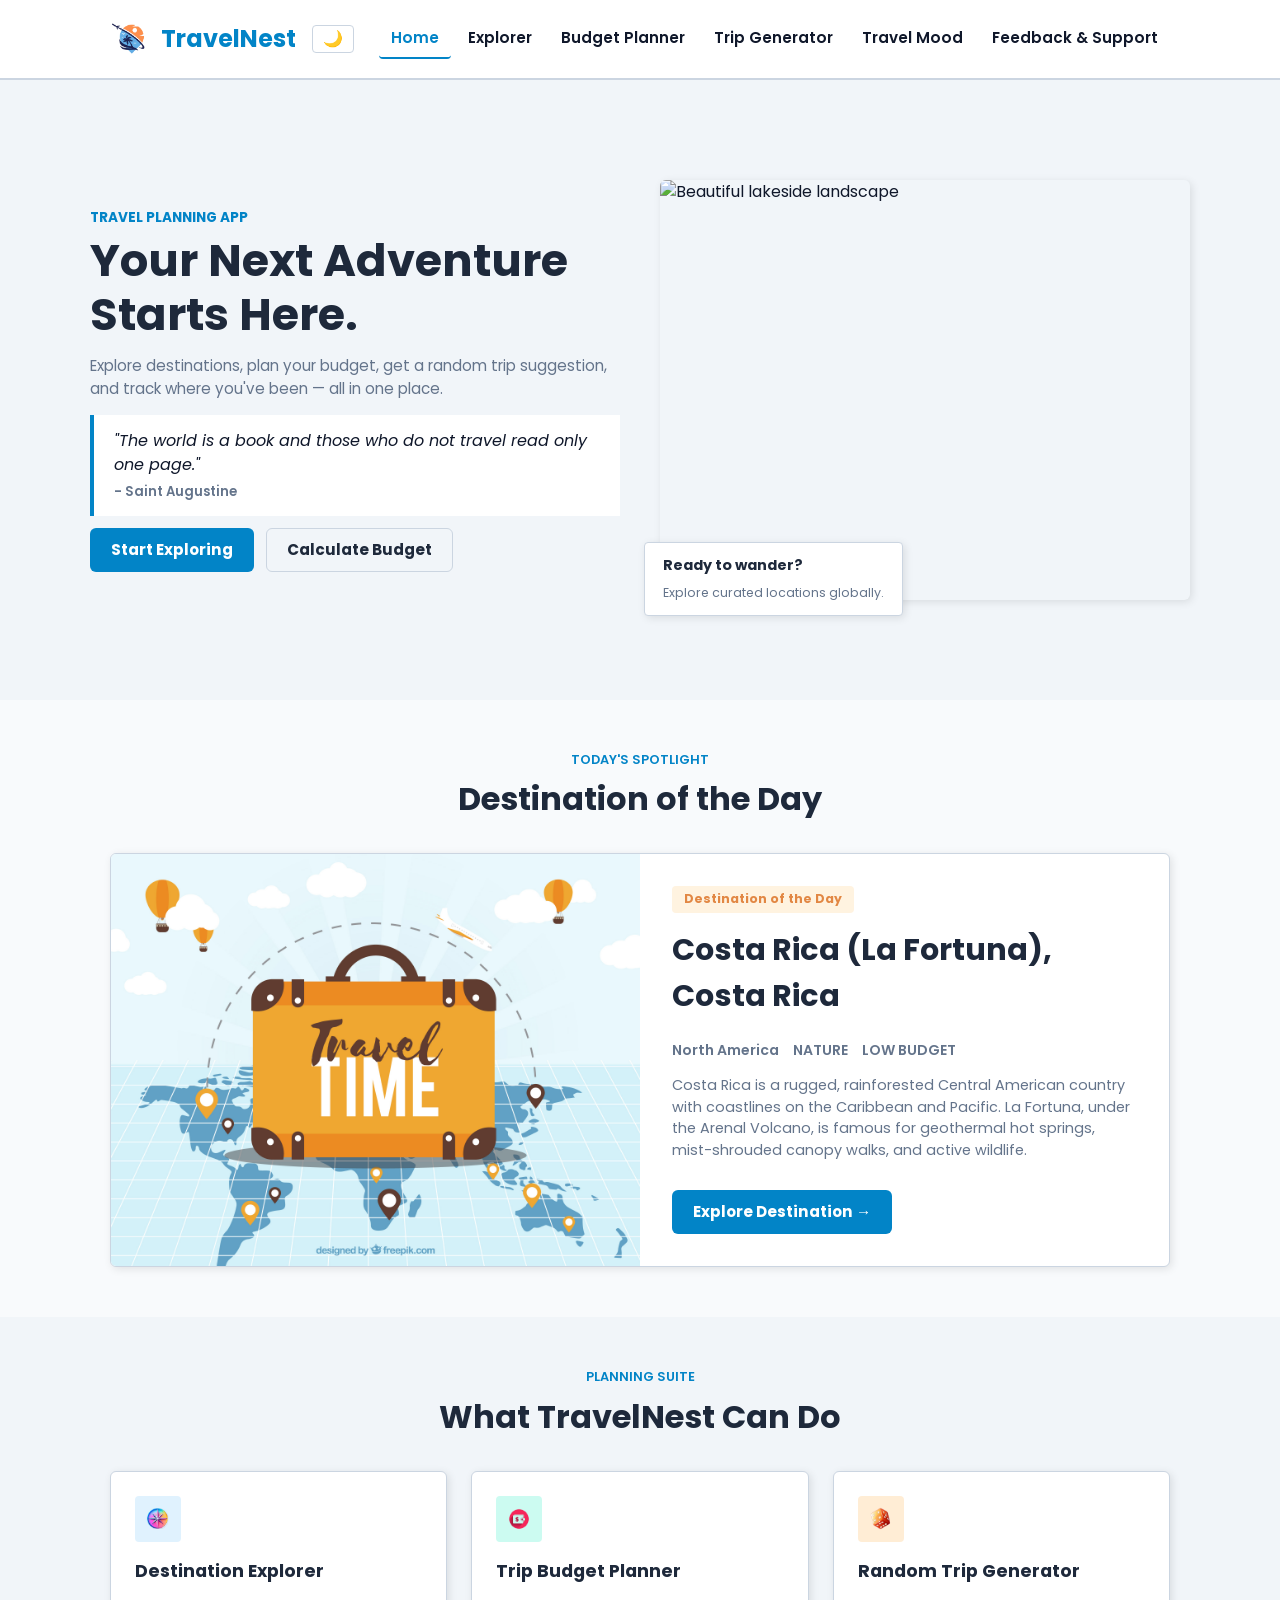
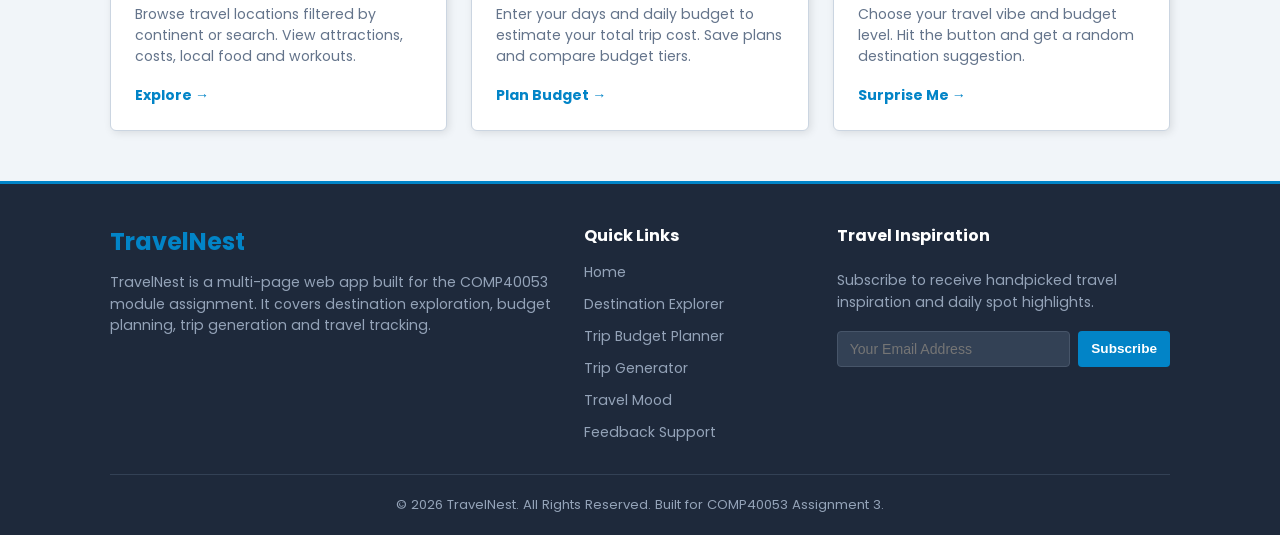
==== commit 8515ce61: "third commit" ====
--- a/index.html
+++ b/index.html
@@ -23,6 +23,10 @@
     <!-- Custom Stylesheets -->
     <link rel="stylesheet" href="./css/style.css" />
     <link rel="stylesheet" href="./css/responsive.css" />
+
+    <!-- PWA Manifest -->
+    <link rel="manifest" href="./manifest.json" />
+    <meta name="theme-color" content="#0284c7" />
 
     <!-- home page specific styles -->
     <style>
@@ -329,7 +333,7 @@
       <!-- Destination of the Day Section -->
       <section class="section section-bg-alt">
         <div class="container">
-          <div class="section-title-wrap">
+          <div class="section-title-wrap reveal">
             <span class="section-subtitle">Today's Spotlight</span>
             <h2 class="section-title">Destination of the Day</h2>
           </div>
@@ -344,14 +348,14 @@
       <!-- Explore Features Section -->
       <section class="section">
         <div class="container">
-          <div class="section-title-wrap">
+          <div class="section-title-wrap reveal">
             <span class="section-subtitle">Planning Suite</span>
             <h2 class="section-title">What TravelNest Can Do</h2>
           </div>
 
           <div class="features-grid">
             <!-- Card 1 -->
-            <div class="feature-card">
+            <div class="feature-card reveal">
               <div class="feature-icon-box feat-blue" style="display:flex;align-items:center;justify-content:center;">
                 <img src="assets/icons/explorer.png" alt="Explorer Icon" style="width:24px;height:24px;object-fit:contain;">
               </div>
@@ -361,7 +365,7 @@
             </div>
 
             <!-- Card 2 -->
-            <div class="feature-card">
+            <div class="feature-card reveal">
               <div class="feature-icon-box feat-teal" style="display:flex;align-items:center;justify-content:center;">
                 <img src="assets/icons/budget.png" alt="Budget Icon" style="width:24px;height:24px;object-fit:contain;">
               </div>
@@ -371,7 +375,7 @@
             </div>
 
             <!-- Card 3 -->
-            <div class="feature-card">
+            <div class="feature-card reveal">
               <div class="feature-icon-box feat-coral" style="display:flex;align-items:center;justify-content:center;">
                 <img src="assets/icons/generator.png" alt="Generator Icon" style="width:24px;height:24px;object-fit:contain;">
               </div>
--- a/css/style.css
+++ b/css/style.css
@@ -1,5 +1,8 @@
 /* core styling and styles for the layout */
 /* simple student stylesheet - styling for COMP40053 coursework assignment */
+
+/* Google Font import - Poppins for headings and body */
+@import url('https://fonts.googleapis.com/css2?family=Poppins:wght@400;500;600;700&display=swap');
 
 :root {
   /* Colors - standard slate and blue shades */
@@ -18,9 +21,9 @@
   --card-shadow-hover: 4px 4px 12px rgba(0, 0, 0, 0.15);
   --border-color: #cbd5e1;        /* border color */
 
-  /* Fonts - standard system fonts stack */
-  --font-heading: "Segoe UI", Arial, sans-serif;
-  --font-body: "Segoe UI", Arial, sans-serif;
+  /* Fonts - using Poppins from Google Fonts */
+  --font-heading: 'Poppins', "Segoe UI", Arial, sans-serif;
+  --font-body: 'Poppins', "Segoe UI", Arial, sans-serif;
 
   /* Layout & Spacing */
   --border-radius-sm: 4px;
@@ -500,3 +503,69 @@
   color: #94a3b8;
   font-size: 0.82rem;
 }
+
+/* ============================================
+   Scroll Reveal Animation
+   Elements with .reveal class fade in when
+   they scroll into view (via IntersectionObserver in main.js)
+   ============================================ */
+.reveal {
+  opacity: 0;
+  transform: translateY(22px);
+  transition: opacity 0.55s ease, transform 0.55s ease;
+}
+
+.reveal.is-visible {
+  opacity: 1;
+  transform: translateY(0);
+}
+
+/* ============================================
+   Dark Mode Toggle Button (added dynamically by JS)
+   ============================================ */
+.dark-toggle-btn {
+  background: none;
+  border: 1px solid var(--border-color);
+  border-radius: var(--border-radius-sm);
+  padding: 5px 10px;
+  font-size: 1rem;
+  cursor: pointer;
+  color: var(--text-dark);
+  line-height: 1;
+  margin-right: 8px;
+}
+
+.dark-toggle-btn:hover {
+  background: var(--bg-light);
+}
+
+/* ============================================
+   Generator Button Animation
+   Runs when the Surprise Me button is clicked
+   ============================================ */
+@keyframes btn-pulse {
+  0%   { transform: scale(1); }
+  30%  { transform: scale(0.93); }
+  70%  { transform: scale(1.07); }
+  100% { transform: scale(1); }
+}
+
+.btn-animating {
+  animation: btn-pulse 0.45s ease;
+}
+
+/* loader spinner for generator page */
+@keyframes spin {
+  from { transform: rotate(0deg); }
+  to   { transform: rotate(360deg); }
+}
+
+.loader-spinner {
+  width: 36px;
+  height: 36px;
+  border: 3px solid var(--border-color);
+  border-top-color: var(--accent-blue);
+  border-radius: 50%;
+  animation: spin 0.8s linear infinite;
+  margin: 0 auto 10px;
+}
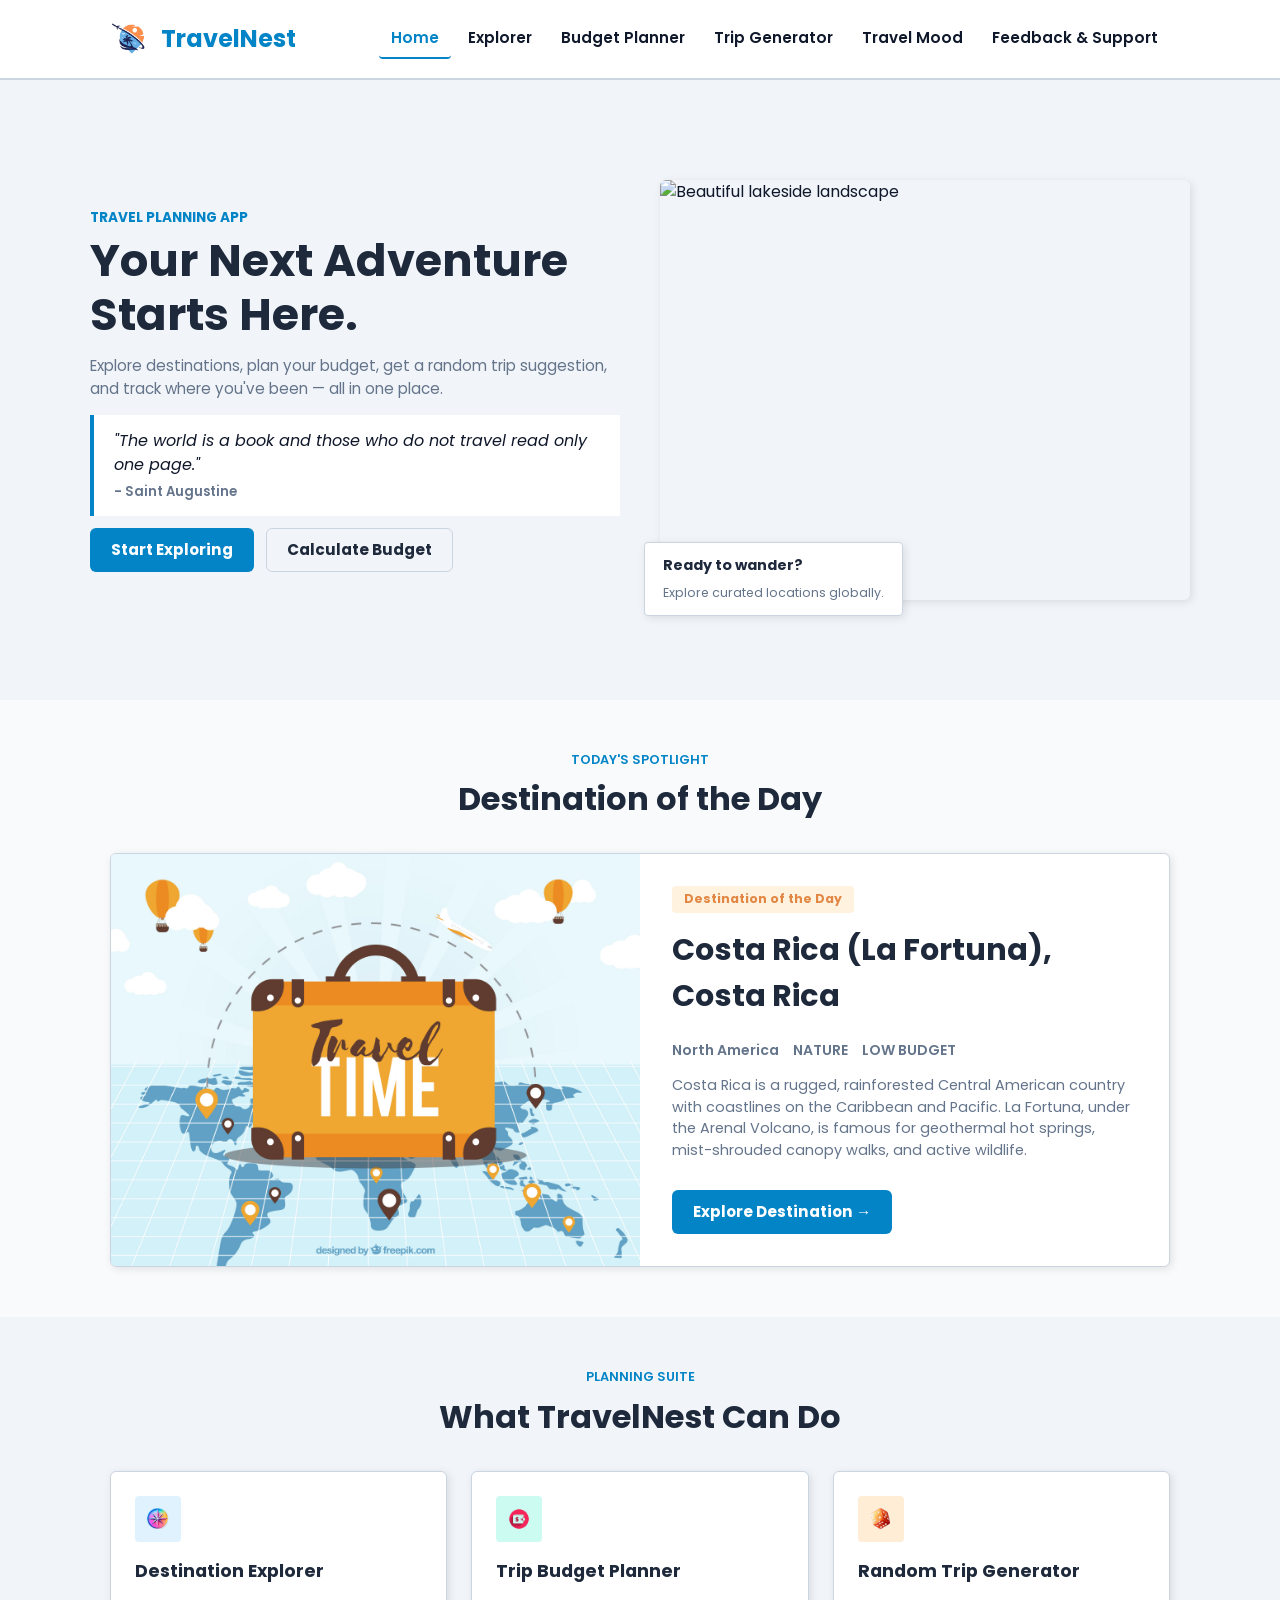
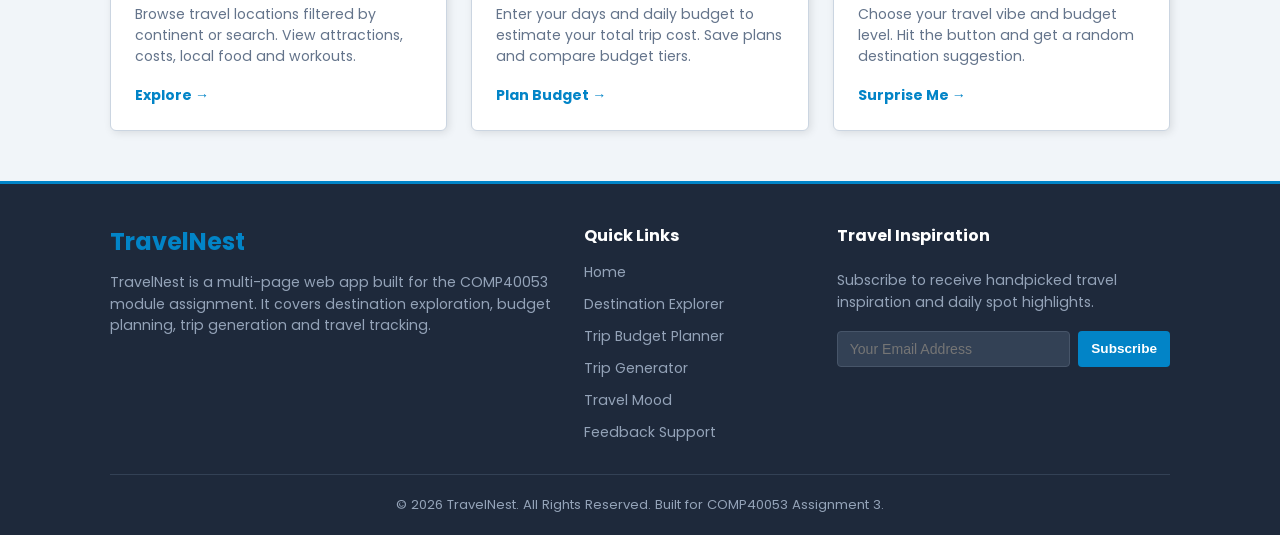
==== commit 607b5837: "Prepare TravelNest for GitHub Pages validation" ====
--- a/index.html
+++ b/index.html
@@ -1,248 +1,34 @@
 <!doctype html>
 <html lang="en">
   <head>
-    <meta charset="UTF-8" />
-    <meta name="viewport" content="width=device-width, initial-scale=1.0" />
+    <meta charset="UTF-8">
+    <meta name="viewport" content="width=device-width, initial-scale=1.0">
 
     <!-- SEO Meta Tags -->
     <title>TravelNest - Explore Destinations, Plan Budgets & Track Trips</title>
     <meta
       name="description"
       content="Discover stunning travel destinations, calculate budget structures, get random trip recommendations, and organize your dream itinerary in one visual hub."
-    />
+   >
     <meta
       name="keywords"
       content="travel, trip planner, travel budget, travel goals, destination search, travel mood"
-    />
-    <meta name="author" content="COMP40053 Student" />
+   >
+    <meta name="author" content="COMP40053 Student">
 
 
     <!-- Favicon -->
-    <link rel="icon" type="image/png" href="./assets/icons/logo.png" />
+    <link rel="icon" type="image/png" href="./assets/icons/logo.png">
 
     <!-- Custom Stylesheets -->
-    <link rel="stylesheet" href="./css/style.css" />
-    <link rel="stylesheet" href="./css/responsive.css" />
+    <link rel="stylesheet" href="./css/style.css">
+    <link rel="stylesheet" href="./css/responsive.css">
 
     <!-- PWA Manifest -->
-    <link rel="manifest" href="./manifest.json" />
-    <meta name="theme-color" content="#0284c7" />
-
-    <!-- home page specific styles -->
-    <style>
-      /* Hero section layout */
-      .hero {
-        display: grid;
-        grid-template-columns: 1fr 1fr;
-        gap: 40px;
-        align-items: center;
-        padding: 50px 0;
-      }
-
-      .hero-tag {
-        font-size: 0.85rem;
-        font-weight: 700;
-        text-transform: uppercase;
-        color: var(--accent-blue);
-        margin-bottom: 6px;
-        display: block;
-      }
-
-      .hero-title {
-        font-size: 2.8rem;
-        line-height: 1.2;
-        font-weight: bold;
-        margin-bottom: 14px;
-      }
-
-      /* quote box styling */
-      .quote-slider-container {
-        background: #ffffff;
-        border-left: 4px solid var(--accent-blue);
-        padding: 14px 20px;
-        margin-top: 14px;
-        min-height: 80px;
-      }
-
-      .quote-text {
-        font-size: 1rem;
-        font-style: italic;
-        color: var(--text-dark);
-        margin-bottom: 5px;
-      }
-
-      .quote-author {
-        font-size: 0.82rem;
-        font-weight: 600;
-        color: var(--text-muted);
-      }
-
-      .hero-img-wrap {
-        position: relative;
-      }
-
-      .hero-img {
-        width: 100%;
-        border-radius: var(--border-radius-md);
-        object-fit: cover;
-        height: 420px;
-        box-shadow: var(--card-shadow);
-      }
-
-      .hero-img-overlay {
-        position: absolute;
-        bottom: -16px;
-        left: -16px;
-        background: var(--card-bg);
-        border-radius: var(--border-radius-sm);
-        padding: 12px 18px;
-        box-shadow: var(--card-shadow);
-        border: 1px solid var(--border-color);
-      }
-
-      .hero-img-overlay-text h4 {
-        font-size: 0.9rem;
-        color: var(--primary-color);
-      }
-
-      .hero-img-overlay-text p {
-        font-size: 0.78rem;
-        color: var(--text-muted);
-      }
-
-      /* destination of the day card */
-      .dod-card {
-        display: grid;
-        grid-template-columns: 1fr 1fr;
-        background: var(--card-bg);
-        border-radius: var(--border-radius-md);
-        overflow: hidden;
-        box-shadow: var(--card-shadow);
-        border: 1px solid var(--border-color);
-        margin-top: 20px;
-      }
-
-      .dod-card:hover {
-        box-shadow: var(--card-shadow-hover);
-      }
-
-      .dod-img {
-        width: 100%;
-        height: 100%;
-        object-fit: cover;
-        min-height: 320px;
-      }
-
-      .dod-content {
-        padding: 32px;
-        display: flex;
-        flex-direction: column;
-        justify-content: center;
-        gap: 14px;
-      }
-
-      .dod-badge {
-        display: inline-block;
-        background: #fff3e0;
-        color: var(--accent-coral);
-        padding: 4px 12px;
-        border-radius: var(--border-radius-sm);
-        font-weight: 700;
-        font-size: 0.78rem;
-        align-self: flex-start;
-      }
-
-      .dod-title {
-        font-size: 1.9rem;
-        font-weight: bold;
-      }
-
-      .dod-meta {
-        display: flex;
-        gap: 14px;
-        font-size: 0.88rem;
-        font-weight: 600;
-        color: var(--text-muted);
-        flex-wrap: wrap;
-      }
-
-      .dod-desc {
-        color: var(--text-muted);
-        font-size: 0.9rem;
-      }
-
-      /* features cards grid */
-      .features-grid {
-        display: grid;
-        grid-template-columns: repeat(auto-fit, minmax(260px, 1fr));
-        gap: 24px;
-      }
-
-      .feature-card {
-        background: var(--card-bg);
-        border-radius: var(--border-radius-md);
-        padding: 24px;
-        box-shadow: var(--card-shadow);
-        border: 1px solid var(--border-color);
-        display: flex;
-        flex-direction: column;
-        gap: 12px;
-      }
-
-      .feature-card:hover {
-        border-color: var(--accent-blue);
-        box-shadow: var(--card-shadow-hover);
-      }
-
-      .feature-icon-box {
-        width: 46px;
-        height: 46px;
-        border-radius: var(--border-radius-sm);
-        display: flex;
-        align-items: center;
-        justify-content: center;
-        margin-bottom: 4px;
-      }
-
-      /* icon box colors */
-      .feat-blue { background: #e0f2fe; }
-      .feat-teal { background: #ccfbf1; }
-      .feat-coral { background: #ffedd5; }
-
-      .feature-card h3 {
-        font-size: 1.1rem;
-      }
-
-      .feature-card p {
-        color: var(--text-muted);
-        font-size: 0.88rem;
-        flex: 1;
-      }
-
-      .feature-link {
-        font-weight: 700;
-        font-size: 0.88rem;
-        color: var(--accent-blue);
-        display: inline-block;
-        margin-top: 6px;
-      }
-
-      /* mobile hero */
-      @media screen and (max-width: 768px) {
-        .hero {
-          grid-template-columns: 1fr;
-          text-align: center;
-          padding: 30px 0;
-          gap: 24px;
-        }
-        .hero-title { font-size: 2rem; }
-        .dod-card { grid-template-columns: 1fr; }
-        .dod-img { min-height: 200px; height: 200px; }
-        .dod-content { padding: 20px; }
-        .dod-title { font-size: 1.5rem; }
-        .hero-img { height: 280px; }
-      }
-    </style>
+    <link rel="manifest" href="./manifest.json">
+    <meta name="theme-color" content="#0284c7">
+
+    <!-- home page specific styles removed -->
   </head>
   <body>
     <!-- Header Section -->
@@ -253,7 +39,7 @@
             src="./assets/icons/logo.png"
             alt="TravelNest Logo"
             class="navbar-logo"
-          />
+         >
           <span class="navbar-title">TravelNest</span>
         </a>
 
@@ -319,10 +105,10 @@
               src="assets/hero.jpg"
               alt="Beautiful lakeside landscape"
               class="hero-img"
-            />
+           >
             <div class="hero-img-overlay">
               <div class="hero-img-overlay-text">
-                <h4>Ready to wander?</h4>
+                <h2>Ready to wander?</h2>
                 <p>Explore curated locations globally.</p>
               </div>
             </div>
@@ -340,7 +126,22 @@
 
           <!-- Loaded by JS based on date -->
           <div id="dod-container">
-            <p style="text-align:center; color:var(--text-muted); padding: 30px 0;">Loading destination...</p>
+            <div class="dod-card">
+              <img src="assets/placeholder.jpg" alt="Destination of the day" class="dod-img" onerror="this.src='assets/placeholder.jpg'" id="dod-img">
+              <div class="dod-content">
+                <span class="dod-badge"> Destination of the Day</span>
+                <h3 class="dod-title" id="dod-title">Destination, Country</h3>
+                <div class="dod-meta">
+                  <span id="dod-continent">Continent</span>
+                  <span id="dod-type">TYPE</span>
+                  <span id="dod-budget">BUDGET</span>
+                </div>
+                <p class="dod-desc" id="dod-desc">Description</p>
+                <div style="margin-top: 14px;">
+                  <a href="#" id="dod-link" class="btn btn-primary">Explore Destination →</a>
+                </div>
+              </div>
+            </div>
           </div>
         </div>
       </section>
@@ -443,7 +244,7 @@
                 class="footer-newsletter-input"
                 required
                 id="newsletter-email"
-              />
+             >
               <button type="submit" class="btn btn-primary btn-sm">
                 Subscribe
               </button>
--- a/css/style.css
+++ b/css/style.css
@@ -35,19 +35,6 @@
   scroll-behavior: smooth;
 }
 
-/* simple dark mode colors */
-body.dark-mode {
-  --primary-color: #f8fafc;
-  --primary-hover: #cbd5e1;
-  --text-dark: #f8fafc;
-  --text-muted: #94a3b8;
-  --bg-light: #0f172a;
-  --card-bg: #1e293b;
-  --border-color: #475569;
-  --card-shadow: 3px 3px 10px rgba(0, 0, 0, 0.3);
-  --card-shadow-hover: 5px 5px 15px rgba(0, 0, 0, 0.4);
-}
-
 /* simple css resets */
 * {
   box-sizing: border-box;
@@ -521,25 +508,6 @@
 }
 
 /* ============================================
-   Dark Mode Toggle Button (added dynamically by JS)
-   ============================================ */
-.dark-toggle-btn {
-  background: none;
-  border: 1px solid var(--border-color);
-  border-radius: var(--border-radius-sm);
-  padding: 5px 10px;
-  font-size: 1rem;
-  cursor: pointer;
-  color: var(--text-dark);
-  line-height: 1;
-  margin-right: 8px;
-}
-
-.dark-toggle-btn:hover {
-  background: var(--bg-light);
-}
-
-/* ============================================
    Generator Button Animation
    Runs when the Surprise Me button is clicked
    ============================================ */
@@ -569,3 +537,215 @@
   animation: spin 0.8s linear infinite;
   margin: 0 auto 10px;
 }
+
+.hero {
+  display: grid;
+  grid-template-columns: 1fr 1fr;
+  gap: 40px;
+  align-items: center;
+  padding: 50px 0;
+  }
+
+      .hero-tag {
+        font-size: 0.85rem;
+        font-weight: 700;
+        text-transform: uppercase;
+        color: var(--accent-blue);
+        margin-bottom: 6px;
+        display: block;
+      }
+
+      .hero-title {
+        font-size: 2.8rem;
+        line-height: 1.2;
+        font-weight: bold;
+        margin-bottom: 14px;
+      }
+
+      /* quote box styling */
+      .quote-slider-container {
+        background: #ffffff;
+        border-left: 4px solid var(--accent-blue);
+        padding: 14px 20px;
+        margin-top: 14px;
+        min-height: 80px;
+      }
+
+      .quote-text {
+        font-size: 1rem;
+        font-style: italic;
+        color: var(--text-dark);
+        margin-bottom: 5px;
+      }
+
+      .quote-author {
+        font-size: 0.82rem;
+        font-weight: 600;
+        color: var(--text-muted);
+      }
+
+      .hero-img-wrap {
+        position: relative;
+      }
+
+      .hero-img {
+        width: 100%;
+        border-radius: var(--border-radius-md);
+        object-fit: cover;
+        height: 420px;
+        box-shadow: var(--card-shadow);
+      }
+
+      .hero-img-overlay {
+        position: absolute;
+        bottom: -16px;
+        left: -16px;
+        background: var(--card-bg);
+        border-radius: var(--border-radius-sm);
+        padding: 12px 18px;
+        box-shadow: var(--card-shadow);
+        border: 1px solid var(--border-color);
+      }
+
+      .hero-img-overlay-text h2 {
+        font-size: 0.9rem;
+        color: var(--primary-color);
+      }
+
+      .hero-img-overlay-text p {
+        font-size: 0.78rem;
+        color: var(--text-muted);
+      }
+
+      /* destination of the day card */
+      .dod-card {
+        display: grid;
+        grid-template-columns: 1fr 1fr;
+        background: var(--card-bg);
+        border-radius: var(--border-radius-md);
+        overflow: hidden;
+        box-shadow: var(--card-shadow);
+        border: 1px solid var(--border-color);
+        margin-top: 20px;
+      }
+
+      .dod-card:hover {
+        box-shadow: var(--card-shadow-hover);
+      }
+
+      .dod-img {
+        width: 100%;
+        height: 100%;
+        object-fit: cover;
+        min-height: 320px;
+      }
+
+      .dod-content {
+        padding: 32px;
+        display: flex;
+        flex-direction: column;
+        justify-content: center;
+        gap: 14px;
+      }
+
+      .dod-badge {
+        display: inline-block;
+        background: #fff3e0;
+        color: var(--accent-coral);
+        padding: 4px 12px;
+        border-radius: var(--border-radius-sm);
+        font-weight: 700;
+        font-size: 0.78rem;
+        align-self: flex-start;
+      }
+
+      .dod-title {
+        font-size: 1.9rem;
+        font-weight: bold;
+      }
+
+      .dod-meta {
+        display: flex;
+        gap: 14px;
+        font-size: 0.88rem;
+        font-weight: 600;
+        color: var(--text-muted);
+        flex-wrap: wrap;
+      }
+
+      .dod-desc {
+        color: var(--text-muted);
+        font-size: 0.9rem;
+      }
+
+      /* features cards grid */
+      .features-grid {
+        display: grid;
+        grid-template-columns: repeat(auto-fit, minmax(260px, 1fr));
+        gap: 24px;
+      }
+
+      .feature-card {
+        background: var(--card-bg);
+        border-radius: var(--border-radius-md);
+        padding: 24px;
+        box-shadow: var(--card-shadow);
+        border: 1px solid var(--border-color);
+        display: flex;
+        flex-direction: column;
+        gap: 12px;
+      }
+
+      .feature-card:hover {
+        border-color: var(--accent-blue);
+        box-shadow: var(--card-shadow-hover);
+      }
+
+      .feature-icon-box {
+        width: 46px;
+        height: 46px;
+        border-radius: var(--border-radius-sm);
+        display: flex;
+        align-items: center;
+        justify-content: center;
+        margin-bottom: 4px;
+      }
+
+      /* icon box colors */
+      .feat-blue { background: #e0f2fe; }
+      .feat-teal { background: #ccfbf1; }
+      .feat-coral { background: #ffedd5; }
+
+      .feature-card h3 {
+        font-size: 1.1rem;
+      }
+
+      .feature-card p {
+        color: var(--text-muted);
+        font-size: 0.88rem;
+        flex: 1;
+      }
+
+      .feature-link {
+        font-weight: 700;
+        font-size: 0.88rem;
+        color: var(--accent-blue);
+        display: inline-block;
+        margin-top: 6px;
+      }
+
+      /* mobile hero */
+      @media screen and (max-width: 768px) {
+        .hero {
+          grid-template-columns: 1fr;
+          text-align: center;
+          padding: 30px 0;
+          gap: 24px;
+        }
+        .hero-title { font-size: 2rem; }
+        .dod-card { grid-template-columns: 1fr; }
+        .dod-img { min-height: 200px; height: 200px; }
+        .dod-content { padding: 20px; }
+        .dod-title { font-size: 1.5rem; }
+        .hero-img { height: 280px; }
+      }
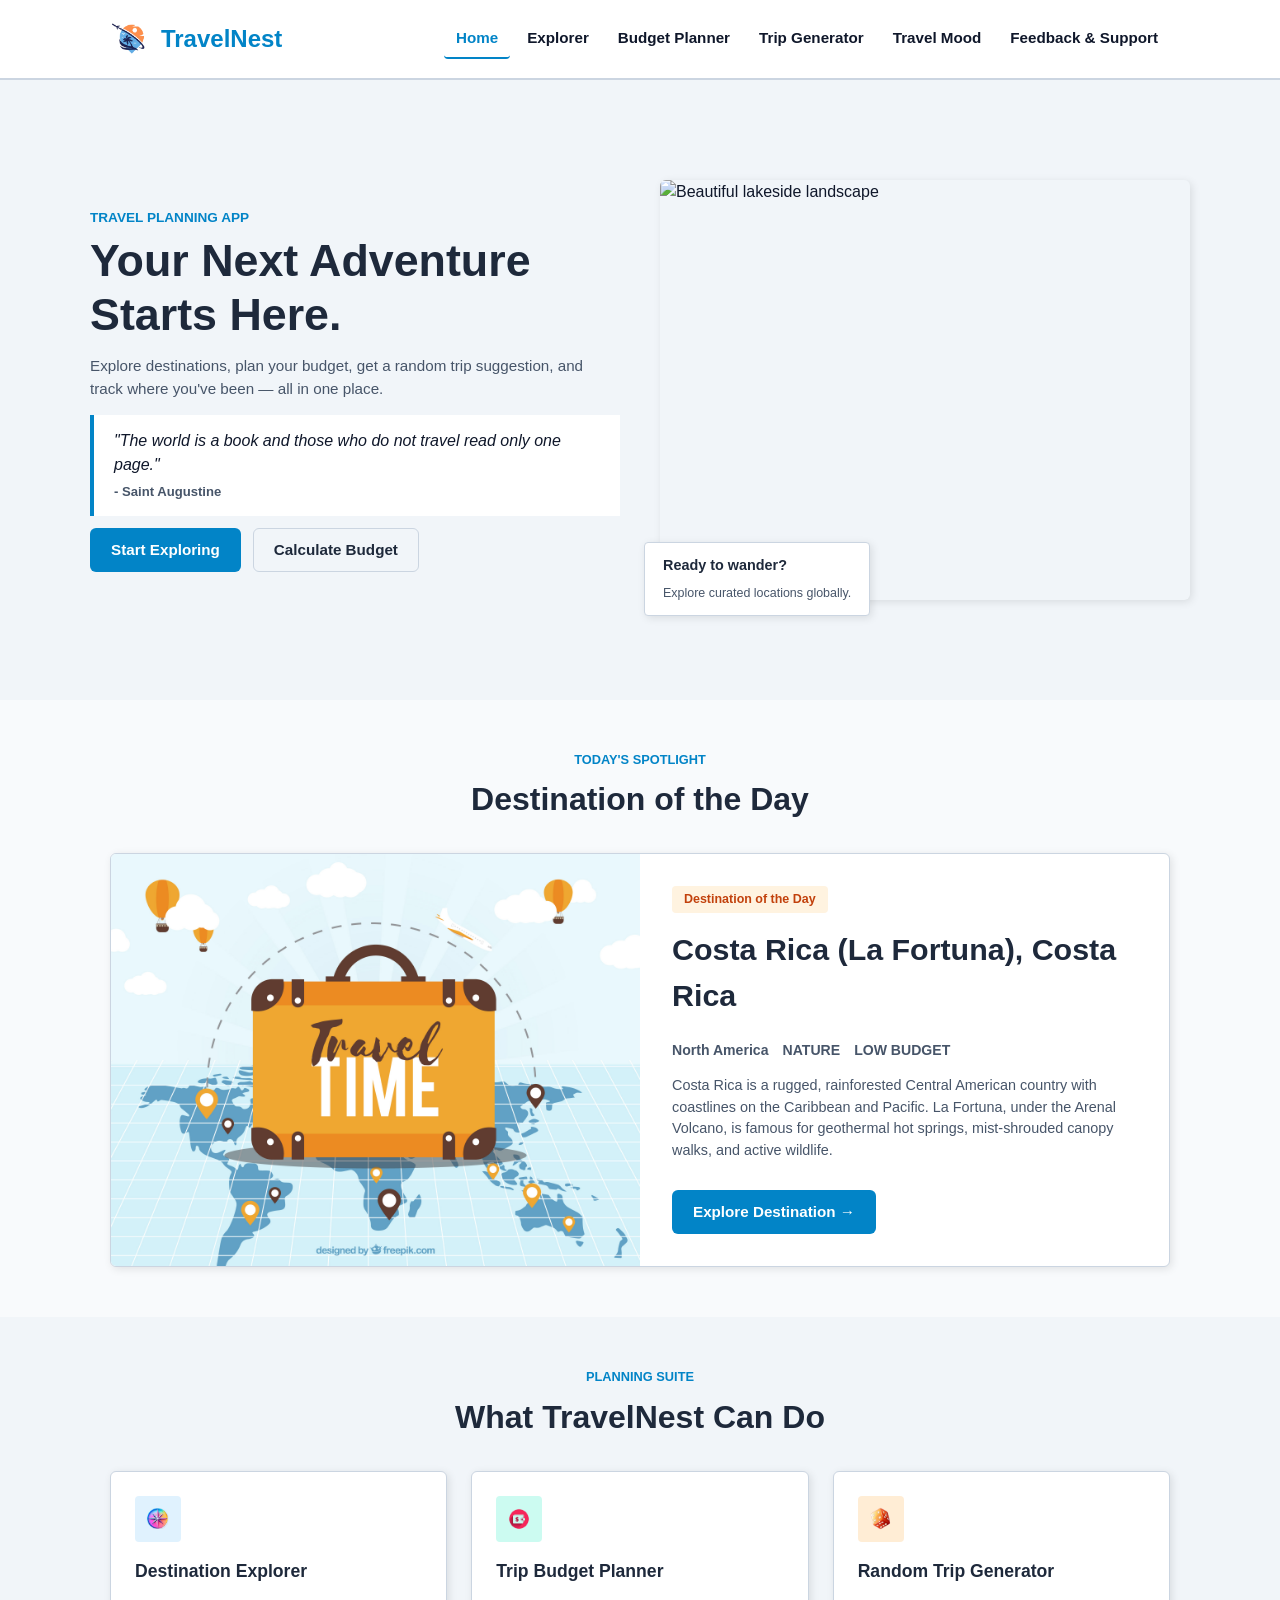
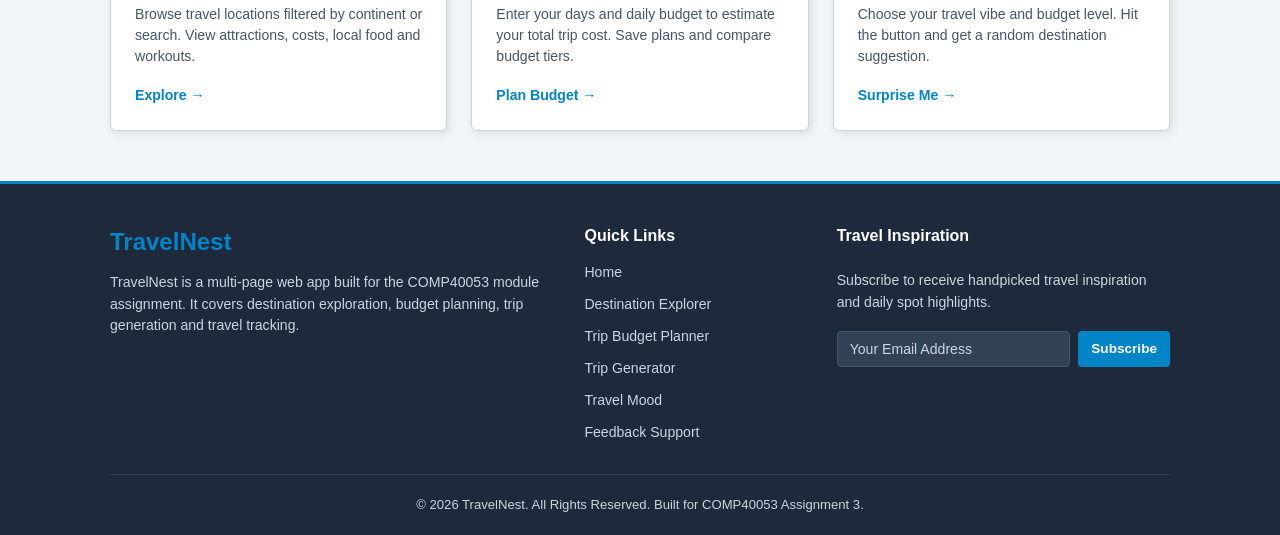
==== commit 336d95b3: "Final touch" ====
--- a/index.html
+++ b/index.html
@@ -1,4 +1,4 @@
-<!doctype html>
+<!DOCTYPE html>
 <html lang="en">
   <head>
     <meta charset="UTF-8">
@@ -44,7 +44,7 @@
         </a>
 
         <!-- Hamburger Menu Trigger -->
-        <button
+        <button type="button"
           class="navbar-burger"
           aria-label="menu"
           aria-expanded="false"
@@ -65,7 +65,7 @@
           >
           <a href="./pages/mood.html" class="navbar-item">Travel Mood</a>
           <a href="./pages/feedback.html" class="navbar-item"
-            >Feedback & Support</a
+            >Feedback &amp; Support</a
           >
         </nav>
       </div>
@@ -101,11 +101,13 @@
           </div>
 
           <div class="hero-img-wrap">
-            <img
-              src="assets/hero.jpg"
-              alt="Beautiful lakeside landscape"
-              class="hero-img"
-           >
+          <img
+            src="assets/hero.jpg"
+            alt="Beautiful lakeside landscape"
+            class="hero-img"
+            fetchpriority="high"
+            decoding="async"
+          >
             <div class="hero-img-overlay">
               <div class="hero-img-overlay-text">
                 <h2>Ready to wander?</h2>
@@ -127,7 +129,7 @@
           <!-- Loaded by JS based on date -->
           <div id="dod-container">
             <div class="dod-card">
-              <img src="assets/placeholder.jpg" alt="Destination of the day" class="dod-img" onerror="this.src='assets/placeholder.jpg'" id="dod-img">
+              <img src="assets/placeholder.jpg" alt="Destination of the day" class="dod-img" loading="lazy" decoding="async" onerror="this.src='assets/placeholder.jpg'" id="dod-img">
               <div class="dod-content">
                 <span class="dod-badge"> Destination of the Day</span>
                 <h3 class="dod-title" id="dod-title">Destination, Country</h3>
@@ -158,7 +160,7 @@
             <!-- Card 1 -->
             <div class="feature-card reveal">
               <div class="feature-icon-box feat-blue" style="display:flex;align-items:center;justify-content:center;">
-                <img src="assets/icons/explorer.png" alt="Explorer Icon" style="width:24px;height:24px;object-fit:contain;">
+                <img src="assets/icons/explorer.png" alt="Explorer Icon" loading="lazy" decoding="async" style="width:24px;height:24px;object-fit:contain;">
               </div>
               <h3>Destination Explorer</h3>
               <p>Browse travel locations filtered by continent or search. View attractions, costs, local food and workouts.</p>
@@ -168,7 +170,7 @@
             <!-- Card 2 -->
             <div class="feature-card reveal">
               <div class="feature-icon-box feat-teal" style="display:flex;align-items:center;justify-content:center;">
-                <img src="assets/icons/budget.png" alt="Budget Icon" style="width:24px;height:24px;object-fit:contain;">
+                <img src="assets/icons/budget.png" alt="Budget Icon" loading="lazy" decoding="async" style="width:24px;height:24px;object-fit:contain;">
               </div>
               <h3>Trip Budget Planner</h3>
               <p>Enter your days and daily budget to estimate your total trip cost. Save plans and compare budget tiers.</p>
@@ -178,7 +180,7 @@
             <!-- Card 3 -->
             <div class="feature-card reveal">
               <div class="feature-icon-box feat-coral" style="display:flex;align-items:center;justify-content:center;">
-                <img src="assets/icons/generator.png" alt="Generator Icon" style="width:24px;height:24px;object-fit:contain;">
+                <img src="assets/icons/generator.png" alt="Generator Icon" loading="lazy" decoding="async" style="width:24px;height:24px;object-fit:contain;">
               </div>
               <h3>Random Trip Generator</h3>
               <p>Choose your travel vibe and budget level. Hit the button and get a random destination suggestion.</p>
@@ -242,6 +244,7 @@
                 type="email"
                 placeholder="Your Email Address"
                 class="footer-newsletter-input"
+                aria-label="Email address for travel inspiration newsletter"
                 required
                 id="newsletter-email"
              >
--- a/css/style.css
+++ b/css/style.css
@@ -1,18 +1,15 @@
 /* core styling and styles for the layout */
 /* simple student stylesheet - styling for COMP40053 coursework assignment */
-
-/* Google Font import - Poppins for headings and body */
-@import url('https://fonts.googleapis.com/css2?family=Poppins:wght@400;500;600;700&display=swap');
 
 :root {
   /* Colors - standard slate and blue shades */
   --primary-color: #1e293b;       /* Slate dark */
   --primary-hover: #334155;       /* Slate medium */
   --accent-blue: #0284c7;         /* Standard Sky Blue */
-  --accent-coral: #e28743;        /* Warm orange/coral */
+  --accent-coral: #c2410c;        /* Strong orange/coral with accessible text */
   --accent-teal: #0f766e;         /* Dark teal */
   --text-dark: #0f172a;           /* Dark body text */
-  --text-muted: #64748b;          /* Grey text */
+  --text-muted: #475569;          /* Accessible grey text */
   --text-light: #f8fafc;          /* White/light grey */
   --bg-light: #f1f5f9;            /* Greyish background */
   --bg-dark: #0f172a;             /* Dark mode background */
@@ -154,6 +151,20 @@
 .navbar-item.is-active-link {
   color: var(--accent-blue);
   border-bottom-color: var(--accent-blue);
+}
+
+.navbar-item:focus-visible,
+.navbar-brand:focus-visible,
+.navbar-burger:focus-visible,
+.btn:focus-visible,
+.footer-link:focus-visible,
+.pill:focus-visible,
+.faq-header:focus-visible,
+.form-input:focus-visible,
+.form-select:focus-visible,
+.form-textarea:focus-visible {
+  outline: 3px solid rgba(2, 132, 199, 0.45);
+  outline-offset: 3px;
 }
 
 /* Hamburger button for mobile */
@@ -205,7 +216,7 @@
 }
 
 .btn-accent:hover {
-  background: #d47632;
+  background: #9a3412;
 }
 
 .btn-outline {
@@ -293,6 +304,12 @@
   outline: none;
 }
 
+.form-input::placeholder,
+.form-textarea::placeholder {
+  color: #64748b;
+  opacity: 1;
+}
+
 /* highlight on focus */
 .form-input:focus, .form-textarea:focus, .form-select:focus {
   border-color: var(--accent-blue);
@@ -427,7 +444,7 @@
 }
 
 .footer-desc {
-  color: #94a3b8;
+  color: #cbd5e1;
   font-size: 0.88rem;
   line-height: 1.5;
 }
@@ -447,7 +464,7 @@
 }
 
 .footer-link {
-  color: #94a3b8;
+  color: #cbd5e1;
   font-size: 0.88rem;
   display: inline-block;
 }
@@ -479,6 +496,11 @@
   outline: none;
 }
 
+.footer-newsletter-input::placeholder {
+  color: #cbd5e1;
+  opacity: 1;
+}
+
 .footer-newsletter-input:focus {
   border-color: var(--accent-blue);
 }
@@ -487,7 +509,7 @@
   text-align: center;
   padding-top: 20px;
   border-top: 1px solid #334155;
-  color: #94a3b8;
+  color: #cbd5e1;
   font-size: 0.82rem;
 }
 
